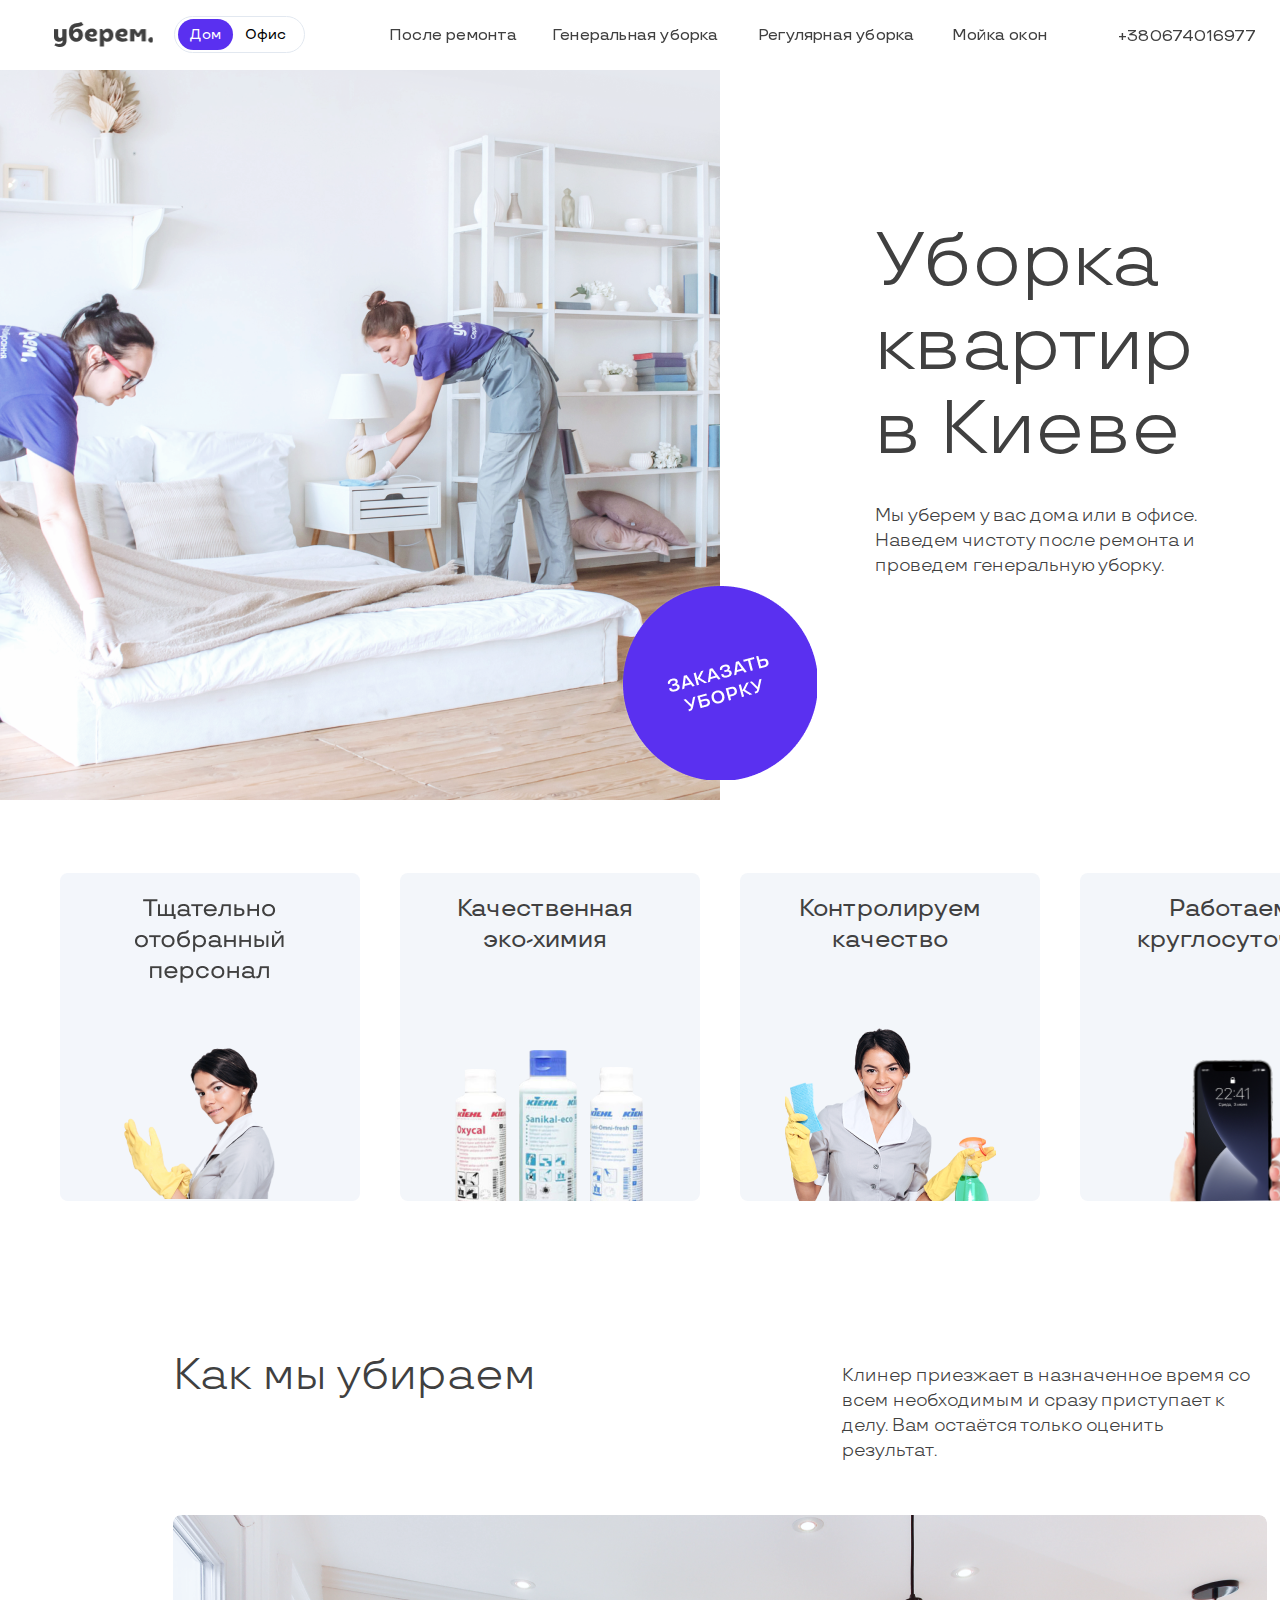
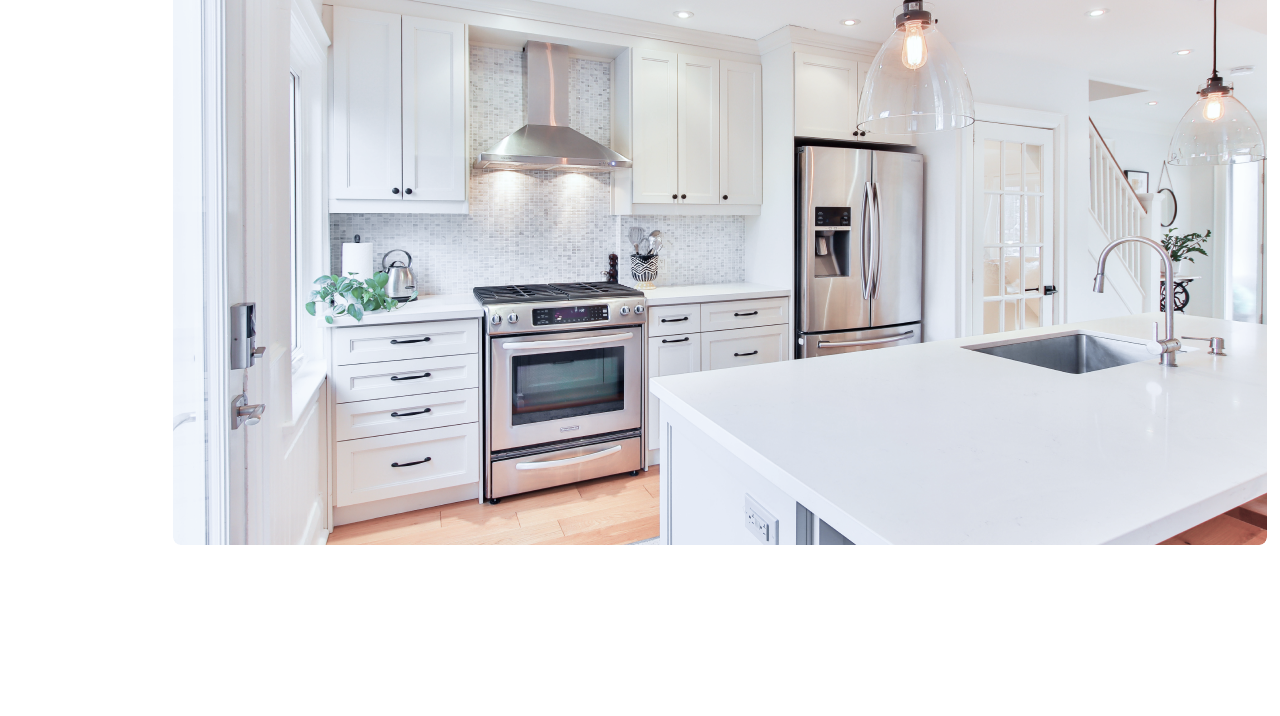
==== index.html @ fd61ab04 "commit of RedLabTest" ====
<!DOCTYPE html>
<html lang="en">
<head>
    <meta charset="UTF-8">
    <meta http-equiv="X-UA-Compatible" content="IE=edge">
    <meta name="viewport" content="width=device-width, initial-scale=1.0">
    <link rel="stylesheet" href="style.css">
    <link href = "fonts/stylesheet.css" rel = "stylesheet" type = "text/css" />
    <title>Cleening</title>
</head>
<body>
    <div class="header">
        <div class="rectangle47"></div>
        <div class="nav">
            <div class="nav-back"></div>
            <div class="logo">
                <div class="vector"></div>
            </div>
            <div class="switch-2divs">
                <div class="switch-left">
                    <div class="text">Дом</div>
                </div>
                <div class="switch-right">
                    <div class="text">Офис</div>
                </div>
            </div>
            <div class="links">
                <div class="text1">После ремонта</div>
                <div class="text2">Генеральная уборка</div>
                <div class="text3">Регулярная уборка</div>
                <div class="text4">Мойка окон</div>
            </div>
            <div class="right-block">
                <div class="frame59">
                    <div class="phone">+380674016977</div>
                    <div class="line"></div>
                    <div class="wtime">24/7</div>
                </div>
                <div class="menu">
                    <div class="menu-icon">
                        <div class="line19"></div>
                        <div class="line20"></div>
                    </div>
                </div>

            </div>
        </div>
        <div class="text-block">
            <div class="text-head">
                Уборка квартир<br>в Киеве 
            </div>
            <div class="text-main">
                Мы уберем у вас дома или в офисе. Наведем чистоту после ремонта и проведем генеральную уборку. 
            </div>
        </div>
        <div class="btn-prim-desc">
            <!-- <div class="ellipse4"></div>
            <div class="text-ell">Заказать уборку</div> -->
        </div>
    </div>
    <div class="features">
        <div class="feature01">
            <div class="rest109-1"></div>
           
            <!-- <div class="text-rest01">
                Тщательно отобранный персонал
            </div>
            <div class="image138"></div> -->
        </div>
        <div class="feature02">
            <div class="rest109"></div>
            
            <div class="group152"></div>
            <div class="text-rest02">
                Качественная<br>эко-химия
            </div>            
        </div>
        <div class="feature03">
            <div class="rest109"></div>
            
            <div class="text-rest03">
                Контролируем качество
            </div>
            <div class="layer51"></div>
        </div>
        <div class="feature04">
            <div class="rest109"></div>
            
            <div class="variant">
                <div class="image147"></div>
            </div>
            <div class="text-rest04">
                Работаем круглосуточно
            </div>
            
        </div>
    </div>
    <div class="group176">
        <div class="text-head176">Как мы убираем</div>
        <div class="text-main176">Клинер приезжает в назначенное время со всем необходимым и сразу приступает к делу. Вам остаётся только оценить результат.</div>
        <div class="plaseholder"></div>
    </div>
    <div class="container">
        <div class="rectangle_130">
        <div class="text-head-rect">Как мы убираем</div>
        <div class="tabs">
            <div class="tabs-kit">Кухня</div>
            <div class="tabs-rooms">Комнаты</div>
            <div class="tabs-bath">Ванная</div>
            <div class="tabs-hall">Прихожая</div>
        </div>
        </div>
    </div>
    <!-- <div class="footer-scroll">
        <div class="img-bg"></div>
        <div class="cursorplus">
            <div class="tag">
                <div class="frame60" style="width: 180px">
                    <div class="text-frame60">Чистим фасад вытяжки</div>
                </div>
            </div>
        </div>
        <div class="cursorplus1">
            <div class="tag">
                <div class="frame60" style="width: 110px">
                    <div class="text-frame60">Чистим плиту</div>
                    
                </div>
                
            </div>
        </div>
        <div class="cursorplus2">
            <div class="tag">
                <div class="frame60" style="width: 125px">
                    <div class="text-frame60">Выносим мусор</div>
                    
                </div>
                
            </div>
        </div>
        <div class="cursorplus3">
            <div class="tag">
                <div class="frame60" style="width: 90px">
                    <div class="text-frame60">Моем пол</div>
                    
                </div>
                
            </div>
        </div>
        <div class="cursorplus4">
            <div class="tag">
                <div class="frame60" style="width: 180px">
                    <div class="text-frame60" style="left: -20px">Моем фасады кухонных гарнитуров</div>
                    
                </div>
               
            </div>
        </div>
        <div class="cursorplus5">
            <div class="tag">
                <div class="frame60" style="width: 110px">
                    <div class="text-frame60">Моем посуду</div>
                    
                </div>
                
            </div>
        </div>
        <div class="cursorplus6">
            <div class="tag">
                <div class="frame60" style="width: 180px">
                    <div class="text-frame60">Протираем столешницу</div>
                   
                </div>
                
            </div>
        </div>
        <div class="gradient"></div>
        <div class="rectangle_130">
        <div class="text-head-rect">Как мы убираем</div>
        <div class="tabs">
            <div class="tabs-kit">Кухня</div>
            <div class="tabs-rooms">Комнаты</div>
            <div class="tabs-bath">Ванная</div>
            <div class="tabs-hall">Прихожая</div>
        </div>
        </div>
        <div class="tags"></div>
    </div> -->
    <script src="script.js"></script>
    
</body>
</html>
---- style.css ----
body{height: 2300px;
    width: 1440px;
    left: -3769px;
    top: -6941px;
    border-radius: 0px;
    }
.header{
    border-radius: 0px;
    position: absolute;
    width: 1440px;
    height: 800px;
    left: 0px;
    top: 0px;
    }
.rectangle47{
    height: 800px;
    width: 720px;
    left: 0px;
    top: 0px;
    border-radius: 0px;
    position: absolute;
    background: url(../img/Rectangle47.png);
    /* background: url(.png), url(image.png); */
    }
.nav-back{
    position: fixed;
    height: 70px;
    width: 1440px;
    left: 0px;
    top: 0px;
    background-color: #FFFFFF;
     
    z-index: 0;
    animation-name: fade;animation-duration: 9.5s;}@keyframes fade{from{opacity: 0;}to{opacity: 0.9;};
    }   
.nav{
    position: fixed;
    height: 70px;
    width: 1440px;
    left: 0px;
    top: 0px;
    border-radius: 0px;
    background-color: #FFFFFF, opacity = 0;
    clip: rect(auto auto auto auto), opacity = 1;
    z-index: +2;
    animation-name: fade;animation-duration: 1.5s;}@keyframes fade{from{opacity: 0.1;}to{opacity: 1;};
}
.logo{
    position: absolute;
    width: 98.56px;
    height: 25px;
    left: 54px;
    top: 22px;
    background: url(../img/Union.png);
}

.switch-2divs{
    
    /* Auto Layout */

    display: flex;
    flex-direction: row;
    align-items: center;
    padding: 3px;

    position: absolute;
    width: 131px;
    height: 37px;
    left: 174px;
    top: 16px;
    /*calc(50% - 37px/2 - 0.5px);*/

    /* White */

    background: #FFFFFF;
    /* Middle Grey */

    border: 1px solid #E2E8F0;
    box-sizing: border-box;
    border-radius: 48px;
}
.switch-left{
    /* display: flex;
    flex-direction: row;
    align-items: center;
    padding: 8px 12px;
    
    position: static;
    width: 55px;
    height: 31px;
    left: 3px;
    top: 3px;
    
    /* Purple */
    
    background: #5A30F0;
    border-radius: 34px;
    
    /* Inside Auto Layout */
    
    /* flex: none;
    order: 0;
    flex-grow: 0;
    margin: 0px 4px; */
    height: 31px;
    width: 55px;
    left: 3px;
    top: 3px;
    border-radius: 34px;
    padding: 8px, 12px, 8px, 12px;
}
.switch-left .text{
    height: 15px;
    width: 31px;
    margin-left: 12px;
    margin-top: 8px;
    border-radius: nullpx;
    
    
    font-family: TT Travels;
    font-size: 14px;
    font-style: normal;
    font-weight: 500;
    line-height: 15px;
    letter-spacing: 0px;
    text-align: left;
    color: #FFFFFF;
    }
.switch-right{
    height: 31px;
    width: 66px;
    left: 62px;
    top: 3px;
    border-radius: 34px;
    padding: 8px, 12px, 8px, 12px;

    /* Auto Layout */

    /* display: flex;
    flex-direction: row;
    align-items: center;
    padding: 8px 12px;

    position: static;
    width: 66px;
    height: 31px;
    left: 62px;
    top: 3px;

    border-radius: 34px;

    /* Inside Auto Layout */

    /*flex: none;
    order: 1;
    flex-grow: 0;
    margin: 0px 4px; */
    }
.switch-right .text{
    height: 15px;
    width: 42px;
    margin-left: 12px;
    margin-top: 8px;
    border-radius: 0px;

    /* //styleName: 1440 / Switch Text; */
    font-family: TT Travels;
    font-size: 14px;
    font-style: normal;
    font-weight: 500;
    line-height: 15px;
    letter-spacing: 0px;
    text-align: left;
    }
.links{
    height: 19px;
    width: 662px;
    left: 389px;
    top: 25.5px;
    border-radius: 0px;
    display: flex;
    flex-direction: row;
    align-items: center;
    padding: 0px;
    position: absolute;
    left: calc(50% - 662px/2);
    
}

.text1{


width: 131px;
height: 19px;
left: calc(50% - 131px/2 - 265.5px);
top: calc(50% - 19px/2);


font-family: TT Travels;
font-style: normal;
font-weight: 500;
font-size: 16px;
line-height: 19px;

display: flex;
align-items: center;
letter-spacing: 0.2px;


color: #404040;
margin: 0px 32px 0px 0px;

}
.text2{
position: static;
width: 174px;
height: 19px;

top: calc(50% - 19px/2);

font-family: TT Travels;
font-style: normal;
font-weight: 500;
font-size: 16px;
line-height: 19px;

display: flex;
align-items: center;
letter-spacing: 0.2px;


color: #404040;
margin: 0px 32px 0px 0px;

}
.text3{

position: static;
width: 162px;
height: 19px;

top: calc(50% - 19px/2);
font-family: TT Travels;
font-style: normal;
font-weight: 500;
font-size: 16px;
line-height: 19px;

display: flex;
align-items: center;
letter-spacing: 0.2px;

color: #404040;
margin: 0px 32px 0px 0px;

}
.text4{
position: static;
width: 99px;
height: 19px;

top: calc(50% - 19px/2);


font-family: TT Travels;
font-style: normal;
font-weight: 500;
font-size: 16px;
line-height: 19px;

display: flex;
align-items: center;
letter-spacing: 0.2px;


color: #404040;

    }

.right-block{
    height: 32px;
    width: 292px;
    left: 1118px;
    top: 19px;
    border-radius: 0px;
    display: flex;
    flex-direction: row;
    align-items: center;
    padding: 0px;

    position: absolute;
    width: 292px;
    height: 32px;
    right: 30px;
   
    }
.frame59{
    height: 18px;
    width: 228px;
    left: 0px;
    top: 7px;
    border-radius: 0px;

    display: flex;
    flex-direction: row;
    align-items: center;
    padding: 0px;

    position: static;
       

    flex: none;
    order: 0;
    flex-grow: 0;
    margin: 0px 32px 0px 0px;
    }
.phone{
    position: static;
    height: 16px;
    width: 158px;
    left: 0px;
    top: 26px;
    border-radius: 0px;
    
    font-family: TT Travels;
    font-size: 16px;
    font-style: normal;
    font-weight: 500;
    line-height: 19px;
    letter-spacing: 0.20000000298023224px;
    text-align: left;
    color: #404040;

    }
.line{
    height: 0px;
    width: 14px;
    right: 149px;
    top: 2px;
    border-radius: 0px;
    
    position: static;

    border: 1.5px solid #404040;
    transform: rotate(90deg);    

    flex: none;
    order: 1;
    flex-grow: 0;
    margin: 0px 15px;
    }
.wtime{
    height: 18px;
    width: 40px;
    right: 94px;
    top: 0px;
    border-radius: 0px;

    font-family: TT Travels;
    font-style: normal;
    font-weight: 500;
    font-size: 16px;
    line-height: 120%;


    letter-spacing: 0.2px;



    color: #404040;




    flex: none;
    order: 2;
    flex-grow: 0;
   
    }
.menu{
    height: 32px;
    width: 32px;
    right: 30px;
    top: 30px;
    border-radius: 0px;
    

    flex: none;
    order: 1;
    flex-grow: 0;
    
        }
.menu-icon{
    position: absolute;
    width: 22px;
    height: 10px;
    right: 5px;
    top: 11px;

    background-color: #404040;
    background: url(../img/Menu-Icon.png);

}
.text-block{
    position: absolute;
    width: 401px;
    height: 357px;
    left: 875px;
    top: 221px;
}
.text-head{
    
    width: 401px;
    height: 252px;
    left: 875px;
    top: 221px;



    font-family: TT Travels;
    font-style: normal;
    font-weight: normal;
    font-size: 76px;
    line-height: 84px;
   
    color: #404040;
}
.text-main{
    width: 397px;
    height: 75px;
    left: 875px;
    top: 503px;
    bottom: 0px;
    margin-top: 30px;

    font-family: TT Travels;
    font-style: normal;
    font-weight: normal;
    font-size: 18px;
    line-height: 25px;
    
    color: #404040;
}
.btn-prim-desc{
    position: fixed;
    width: 195px;
    height: 195px;
    left: 622px;
    top: 585px;

    border-radius: 0px;
    background: url(../img/Desktop.png);
    z-index: +2;
    -webkit-animation-name: rotate-ell;
    -webkit-animation-duration: 20s;

    -webkit-animation-timing-function: linear;
    -webkit-animation-iteration-count: 1;
    -webkit-animation-direction: normal;
    -webkit-animation-delay: 0;
    -webkit-animation-play-state: running;
    -webkit-animation-fill-mode: forwards;  
   
}
@-webkit-keyframes rotate-ell {
    from{        
        -webkit-transform: rotate(-15deg);
    }
    to {        
        -webkit-transform: rotate(65deg);
    }
}
.ZoomOut{
    animation-name: ZoomOut;
    
    animation-duration: 20s;
    animation-timing-function: ease;
    animation-iteration-count: 1;
    -webkit-animation-direction: normal;
    -webkit-animation-play-state: running;
    -webkit-animation-fill-mode: forwards;  
}

@keyframes ZoomOut {
    from {
      transform: scale(1, 1) rotate(15deg);
    }
    25% {
      transform: scale(0.8, 0.8);
    }
    75% {
        transform: scale(0.4, 0.4);
      }
    85% {
        transform: scale(0.4, 0.4) translate(50px, 150px);
        
    }
    to {
        transform: scale(0, 0);        
      }
}
.MooveFooter{
    animation: MooveFooter;
    
    animation-duration: 10s;
    animation-iteration-count: 1;
    -webkit-animation-direction: normal;
    -webkit-animation-play-state: running;
    -webkit-animation-fill-mode: forwards;
}

@keyframes MooveFooter {
    from {
      transform: translate(0px, 0px);
    }  
    to {
        transform: translate(120px, 70px) scale(1.27, 1.27);
    }   
}
.MooveRest{
    animation: MooveRest;
    
    animation-duration: 10s;
    animation-iteration-count: 1;
    -webkit-animation-direction: normal;
    -webkit-animation-play-state: running;
    -webkit-animation-fill-mode: forwards;
    -webkit-animation-delay: 10s;
}

@keyframes MooveRest {
    from {
      transform: translateY(2300px);
    }
  
    to {
        transform: translateY(-768px);
      }   
}
.features{
    position: absolute;
    flex-direction: row;
    width: 1320px;
    height: 328px;
    left: 60px;
    top: 873px;
    display: flex;
    align-items: center;
}
.feature01{
    /* position: absolute; */
    align-items: center;
    width: 300px;
    height: 328px;
    left: 60px;
    top: 873px;
    margin-right: 40px;
    background: url(../img/Feature01before.png);
    z-index: +2;

}
.feature01 :hover{
    width: 300px;
    height: 328px;
    left: 60px;
    top: 873px;
    background: url(../img/Feature01.png) no-repeat;
    
}
.rest109{
    
    width: 300px;
    height: 328px;
    left: 60px;
    top: 873px;

    background: #F3F6FA;
    border-radius: 8px;
    z-index: 0;
}
.rest109-1{
   
    width: 300px;
    height: 328px;
    left: 60px;
    top: 873px;    
    border-radius: 8px;
    z-index: 0;
}
.feature02{
    width: 300px;
    height: 328px;
    left: 400px;
    top: 873px;
    margin-right: 40px;
}
.feature03{   
    width: 300px;
    height: 328px;
    left: 740px;
    top: 873px;
    margin-right: 40px;
}
.feature04{    
    width: 300px;
    height: 328px;
    left: 1080px;
    top: 873px;
}
.rest110{
    position: absolute;
    width: 300px;
    height: 328px;
    left: 60px;
    top: 873px;
    background: #F3F6FB;
    border-radius: 8px;
}
.text-rest02{
    position: absolute;
    width: 271px;
    height: 62px;
    right: 700px;
    top: 20px;
    font-family: TT Travels;
    font-style: normal;
    font-weight: 500;
    font-size: 24px;
    line-height: 130%;    
    text-align: center;
    color: #404040;
}
.text-rest03{
    height: 62px;
    position: absolute;
    width: 219px;    
    Left: 720px;
    top: 20px;
    font-family: TT Travels;
    font-style: normal;
    font-weight: 500;
    font-size: 24px;
    line-height: 130%;
    text-align: center;
    color: #404040;
}
.text-rest04{
    position: absolute;
    width: 219px;
    height: 93px;
    left: 1060px;
    top: 20px;
    font-family: TT Travels;
    font-style: normal;
    font-weight: 500;
    font-size: 24px;
    line-height: 130%;
    text-align: center;
    color: #404040;
}
.group152{
    position: absolute;
    height: 151px;
    width: 188px;
    left: 395px;
    bottom: 0px;
    border-radius: 0px;
    background: url(../img/Group152.png);
    z-index: +1;
}
.layer51{
    position: absolute;
    width: 211px;
    height: 173px;
    left: calc(50% - 211px/2 + 170.5px);
    bottom: 0px;

    background: url(../img/Layer51.png);
}
.image147{   
    position: absolute;    
    right: 52px;
    bottom: 0px;
    width: 201px;
    height: 148px;
    background: url(../img/image147.png);
    transform: rotate(-0.5deg);
    }
.group176{
    width: 1094px;
    height: 795px;
    left: 173px;
    top: 1350px;
}
.plaseholder{
    position: absolute;
    width: 1094px;
    height: 630px;
    left: 173px;
    bottom: 0px;
    top: 1515px;
    background: url(../img/Placeholder.png);
    border-radius: 8px;
}


.text-head176{
    position: absolute;
    width: 535px;
    height: 53px;
    left: 173px;
    top: 1350px;
    font-family: TT Travels;
    font-style: normal;
    font-weight: normal;
    font-size: 44px;
    line-height: 120%;
    color: #404040;
}

.text-main176{
    position: absolute;
    width: 414px;
    height: 100px;
    left: 842px;
    top: 1363px;
    font-family: TT Travels;
    font-style: normal;
    font-weight: normal;
    font-size: 18px;
    line-height: 25px;  
    color: #404040;  
}
.footer-scroll{
    position: absolute;
    height: 800px;
    width: 1440px;
    left: 0px;
    top: 2287px;
    border-radius: 0px;
}
.img-bg{
    position: absolute;
    width: 1065px;
    height: 800px;
    left: 375px;
    bottom: 0px;
    background: url(../img/img_bg.png);    
}
.tag{
    position: relative;
    display: flex;
    flex-direction: row;
    align-items: center;
    height: 37px;
    width: 212px;    
    border-radius: 0px;
    filter: drop-shadow(0px 20px 44px rgba(64, 47, 121, 0.07));
}
.frame60{    
    display: flex;
    flex-direction: row;
    align-items: center;
    height: 33px;   
    left: 71.5px;
    top: 0px;
    bottom: 10.81%;
    border-radius: 2px;
    padding: 8px, 10px, 8px, 10px;
    background: #FFFFFF;
    border-radius: 2px;
    flex: none;
    order: 0;
    flex-grow: 0;
    margin: 0px 0px;
}
.text-frame60{
    position:absolute;
    display: flex;
    flex-direction: row;
    align-items: center;
    height: 17px;
    
    left: 10px;
    right: 10px;
    top: 8px;
    border-radius: 0px;
    
    font-family: TT Travels;
    font-size: 13px;
    font-style: normal;
    font-weight: 500;
    line-height: 17px;
    letter-spacing: 0px;
    text-align: center;
}
.cursorplus{
    position: absolute;   
    height: 29.99999948657187px;
    width: 29.99999948657187px;
    left: 717.212890625px;
    top: 247px;
    border-radius: 0px;

}
.cursorplus1{
    position: absolute;
    height: 30px;
    width: 30px;
    left: 637px;
    top: 445px;
    border-radius: 0px;    
}
.cursorplus2{
    position: absolute;
    height: 30px;
    width: 30px;
    left: 845px;
    top: 475px;
    border-radius: 0px;    
}
.cursorplus3{
    position: absolute;
    height: 30px;
    width: 30px;
    left: 674px;
    top: 714px;
    border-radius: 0px;    
}
.cursorplus4{
    position: absolute;
    height: 30px;
    width: 30px;
    left: 1006px;
    top: 377px;
    border-radius: 0px;    
}
.cursorplus5{
    position: absolute;
    height: 30px;
    width: 30px;
    left: 1206px;
    top: 497px;
    border-radius: 0px;    
}
.cursorplus6{
    position: relative;
    align-items:center;
    height: 30px;
    width: 30px;
    left: 966px;
    top: 586px;
    border-radius: 0px;    
}
.gradient{
    position: absolute;
    visibility: hidden;
    width: 1440px;
    height: 800px;
    left: 0px;
    top: 0px;
    background: linear-gradient(270deg, rgba(64, 66, 78, 0) 54.17%, rgba(64, 66, 78, 0.5) 100%);
}
.rectangle_130{
    position: absolute;
    width: 375px;
    height: 800px;
    left: 0px;
    top: 1500px;
    background: #5A30F0;
    display: none;
}
.container{
    overflow: hidden;
}
.text-head-rect{
    height: 21px;
    width: 136px;
    left: 53px;
    top: 35px;
    border-radius: 0px;
    position: absolute;    
    font-family: TT Travels;
    font-style: normal;
    font-weight: 500;
    font-size: 16px;
    line-height: 130%;    
    color: #FFFFFF;
}
.tabs{
    position: absolute;
    width: 279px;
    height: 278px;
    left: 60px;
    top: 256px;
    bottom: 266px;
}
.tabs-kit{    
    width: 186px;
    height: 53px;
    left: 60px;
    top: 256px;
    font-family: TT Travels;
    font-style: italic;
    font-weight: normal;
    font-size: 44px;
    line-height: 120%;   
    color: #FFFFFF;
}
.tabs-kit:hover{
    font-family: TT Travels;
    font-style: normal;
    font-weight: normal;
    font-size: 44px;
    line-height: 120%;
    color: #FFFFFF;
    opacity: 0.7;
}
.tabs-rooms{    
    width: 240px;
    height: 53px;
    left: 60px;
    top: 331px;
    font-family: TT Travels;
    font-style: normal;
    font-weight: normal;
    font-size: 44px;
    line-height: 53px;   
    color: #FFFFFF;
    opacity: 0.7;
}
.tabs-rooms:hover{
    font-family: TT Travels;
    font-style: italic;
    font-weight: normal;
    font-size: 44px;
    line-height: 120%;    
    color: #FFFFFF;
    opacity: 1;
}
.tabs-bath{    
    width: 206px;
    height: 53px;
    left: 60px;
    top: 406px;
    font-family: TT Travels;
    font-style: normal;
    font-weight: normal;
    font-size: 44px;
    line-height: 120%;    
    color: #FFFFFF;
    opacity: 0.7;
}
.tabs-bath:hover{
    font-family: TT Travels;
    font-style: italic;
    font-weight: normal;
    font-size: 44px;
    line-height: 120%;
    
    color: #FFFFFF;
    opacity: 1;
}
.tabs-hall{
    
    width: 279px;
    height: 53px;
    left: 60px;
    top: 481px;

    font-family: TT Travels;
    font-style: normal;
    font-weight: normal;
    font-size: 44px;
    line-height: 53px;
    color: #FFFFFF;

    opacity: 0.7;
}
.tabs-hall:hover{
    font-family: TT Travels;
    font-style: italic;
    font-weight: normal;
    font-size: 44px;
    line-height: 53px;
    color: #FFFFFF;
    opacity: 1;
}
.show{display:block}
.hide{display:none}
---- fonts/stylesheet.css ----
@font-face {
    font-family: 'TT Travels';
    src: url('TTTravels-DemiBold.eot');
    src: local('TT Travels DemiBold'), local('TTTravels-DemiBold'),
        url('TTTravels-DemiBold.eot?#iefix') format('embedded-opentype'),
        url('TTTravels-DemiBold.woff2') format('woff2'),
        url('TTTravels-DemiBold.woff') format('woff'),
        url('TTTravels-DemiBold.ttf') format('truetype');
    font-weight: 600;
    font-style: normal;
}

@font-face {
    font-family: 'TT Travels';
    src: url('TTTravels-Medium.eot');
    src: local('TT Travels Medium'), local('TTTravels-Medium'),
        url('TTTravels-Medium.eot?#iefix') format('embedded-opentype'),
        url('TTTravels-Medium.woff2') format('woff2'),
        url('TTTravels-Medium.woff') format('woff'),
        url('TTTravels-Medium.ttf') format('truetype');
    font-weight: 500;
    font-style: normal;
}

@font-face {
    font-family: 'TT Travels';
    src: url('TTTravels-LightItalic.eot');
    src: local('TT Travels Light Italic'), local('TTTravels-LightItalic'),
        url('TTTravels-LightItalic.eot?#iefix') format('embedded-opentype'),
        url('TTTravels-LightItalic.woff2') format('woff2'),
        url('TTTravels-LightItalic.woff') format('woff'),
        url('TTTravels-LightItalic.ttf') format('truetype');
    font-weight: 300;
    font-style: italic;
}

@font-face {
    font-family: 'TT Travels';
    src: url('TTTravels-Regular.eot');
    src: local('TT Travels Regular'), local('TTTravels-Regular'),
        url('TTTravels-Regular.eot?#iefix') format('embedded-opentype'),
        url('TTTravels-Regular.woff2') format('woff2'),
        url('TTTravels-Regular.woff') format('woff'),
        url('TTTravels-Regular.ttf') format('truetype');
    font-weight: normal;
    font-style: normal;
}

@font-face {
    font-family: 'TT Travels';
    src: url('TTTravels-Bold.eot');
    src: local('TT Travels Bold'), local('TTTravels-Bold'),
        url('TTTravels-Bold.eot?#iefix') format('embedded-opentype'),
        url('TTTravels-Bold.woff2') format('woff2'),
        url('TTTravels-Bold.woff') format('woff'),
        url('TTTravels-Bold.ttf') format('truetype');
    font-weight: bold;
    font-style: normal;
}

@font-face {
    font-family: 'TT Travels';
    src: url('TTTravels-BoldItalic.eot');
    src: local('TT Travels Bold Italic'), local('TTTravels-BoldItalic'),
        url('TTTravels-BoldItalic.eot?#iefix') format('embedded-opentype'),
        url('TTTravels-BoldItalic.woff2') format('woff2'),
        url('TTTravels-BoldItalic.woff') format('woff'),
        url('TTTravels-BoldItalic.ttf') format('truetype');
    font-weight: bold;
    font-style: italic;
}

@font-face {
    font-family: 'TT Travels';
    src: url('TTTravels-ExtraBold.eot');
    src: local('TT Travels ExtraBold'), local('TTTravels-ExtraBold'),
        url('TTTravels-ExtraBold.eot?#iefix') format('embedded-opentype'),
        url('TTTravels-ExtraBold.woff2') format('woff2'),
        url('TTTravels-ExtraBold.woff') format('woff'),
        url('TTTravels-ExtraBold.ttf') format('truetype');
    font-weight: 800;
    font-style: normal;
}

@font-face {
    font-family: 'TT Travels';
    src: url('TTTravels-ThinItalic.eot');
    src: local('TT Travels Thin Italic'), local('TTTravels-ThinItalic'),
        url('TTTravels-ThinItalic.eot?#iefix') format('embedded-opentype'),
        url('TTTravels-ThinItalic.woff2') format('woff2'),
        url('TTTravels-ThinItalic.woff') format('woff'),
        url('TTTravels-ThinItalic.ttf') format('truetype');
    font-weight: 100;
    font-style: italic;
}

@font-face {
    font-family: 'TT Travels';
    src: url('TTTravels-Italic.eot');
    src: local('TT Travels Italic'), local('TTTravels-Italic'),
        url('TTTravels-Italic.eot?#iefix') format('embedded-opentype'),
        url('TTTravels-Italic.woff2') format('woff2'),
        url('TTTravels-Italic.woff') format('woff'),
        url('TTTravels-Italic.ttf') format('truetype');
    font-weight: normal;
    font-style: italic;
}

@font-face {
    font-family: 'TT Travels';
    src: url('TTTravels-Light.eot');
    src: local('TT Travels Light'), local('TTTravels-Light'),
        url('TTTravels-Light.eot?#iefix') format('embedded-opentype'),
        url('TTTravels-Light.woff2') format('woff2'),
        url('TTTravels-Light.woff') format('woff'),
        url('TTTravels-Light.ttf') format('truetype');
    font-weight: 300;
    font-style: normal;
}

@font-face {
    font-family: 'TT Travels';
    src: url('TTTravels-ExtraLightItalic.eot');
    src: local('TT Travels ExtraLight Italic'), local('TTTravels-ExtraLightItalic'),
        url('TTTravels-ExtraLightItalic.eot?#iefix') format('embedded-opentype'),
        url('TTTravels-ExtraLightItalic.woff2') format('woff2'),
        url('TTTravels-ExtraLightItalic.woff') format('woff'),
        url('TTTravels-ExtraLightItalic.ttf') format('truetype');
    font-weight: 200;
    font-style: italic;
}

@font-face {
    font-family: 'TT Travels';
    src: url('TTTravels-Thin.eot');
    src: local('TT Travels Thin'), local('TTTravels-Thin'),
        url('TTTravels-Thin.eot?#iefix') format('embedded-opentype'),
        url('TTTravels-Thin.woff2') format('woff2'),
        url('TTTravels-Thin.woff') format('woff'),
        url('TTTravels-Thin.ttf') format('truetype');
    font-weight: 100;
    font-style: normal;
}

@font-face {
    font-family: 'TT Travels';
    src: url('TTTravels-MediumItalic.eot');
    src: local('TT Travels Medium Italic'), local('TTTravels-MediumItalic'),
        url('TTTravels-MediumItalic.eot?#iefix') format('embedded-opentype'),
        url('TTTravels-MediumItalic.woff2') format('woff2'),
        url('TTTravels-MediumItalic.woff') format('woff'),
        url('TTTravels-MediumItalic.ttf') format('truetype');
    font-weight: 500;
    font-style: italic;
}

@font-face {
    font-family: 'TT Travels';
    src: url('TTTravels-BlackItalic.eot');
    src: local('TT Travels Black Italic'), local('TTTravels-BlackItalic'),
        url('TTTravels-BlackItalic.eot?#iefix') format('embedded-opentype'),
        url('TTTravels-BlackItalic.woff2') format('woff2'),
        url('TTTravels-BlackItalic.woff') format('woff'),
        url('TTTravels-BlackItalic.ttf') format('truetype');
    font-weight: 900;
    font-style: italic;
}

@font-face {
    font-family: 'TT Travels';
    src: url('TTTravels-Black.eot');
    src: local('TT Travels Black'), local('TTTravels-Black'),
        url('TTTravels-Black.eot?#iefix') format('embedded-opentype'),
        url('TTTravels-Black.woff2') format('woff2'),
        url('TTTravels-Black.woff') format('woff'),
        url('TTTravels-Black.ttf') format('truetype');
    font-weight: 900;
    font-style: normal;
}

@font-face {
    font-family: 'TT Travels';
    src: url('TTTravels-ExtraBoldItalic.eot');
    src: local('TT Travels ExtraBold Italic'), local('TTTravels-ExtraBoldItalic'),
        url('TTTravels-ExtraBoldItalic.eot?#iefix') format('embedded-opentype'),
        url('TTTravels-ExtraBoldItalic.woff2') format('woff2'),
        url('TTTravels-ExtraBoldItalic.woff') format('woff'),
        url('TTTravels-ExtraBoldItalic.ttf') format('truetype');
    font-weight: 800;
    font-style: italic;
}

@font-face {
    font-family: 'TT Travels';
    src: url('TTTravels-ExtraLight.eot');
    src: local('TT Travels ExtraLight'), local('TTTravels-ExtraLight'),
        url('TTTravels-ExtraLight.eot?#iefix') format('embedded-opentype'),
        url('TTTravels-ExtraLight.woff2') format('woff2'),
        url('TTTravels-ExtraLight.woff') format('woff'),
        url('TTTravels-ExtraLight.ttf') format('truetype');
    font-weight: 200;
    font-style: normal;
}

@font-face {
    font-family: 'TT Travels';
    src: url('TTTravels-DemiBoldItalic.eot');
    src: local('TT Travels DemiBold Italic'), local('TTTravels-DemiBoldItalic'),
        url('TTTravels-DemiBoldItalic.eot?#iefix') format('embedded-opentype'),
        url('TTTravels-DemiBoldItalic.woff2') format('woff2'),
        url('TTTravels-DemiBoldItalic.woff') format('woff'),
        url('TTTravels-DemiBoldItalic.ttf') format('truetype');
    font-weight: 600;
    font-style: italic;
}
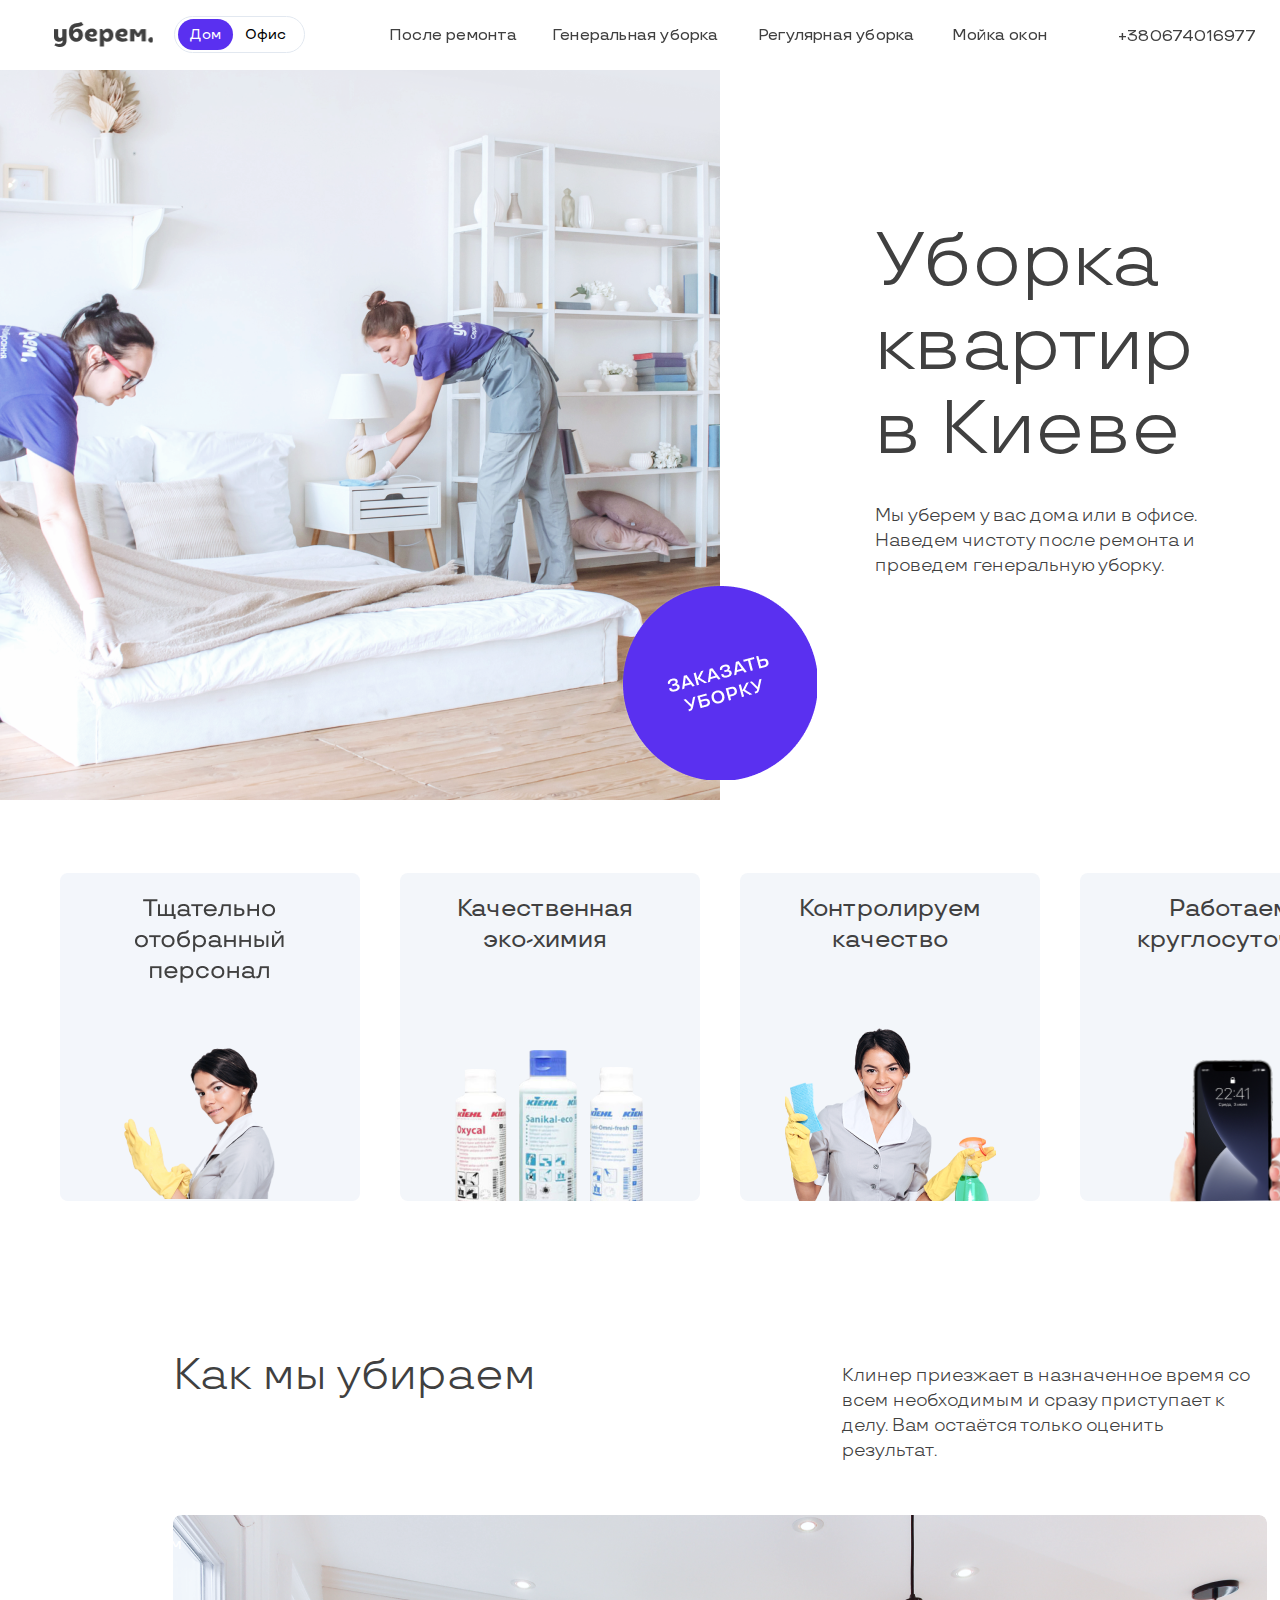
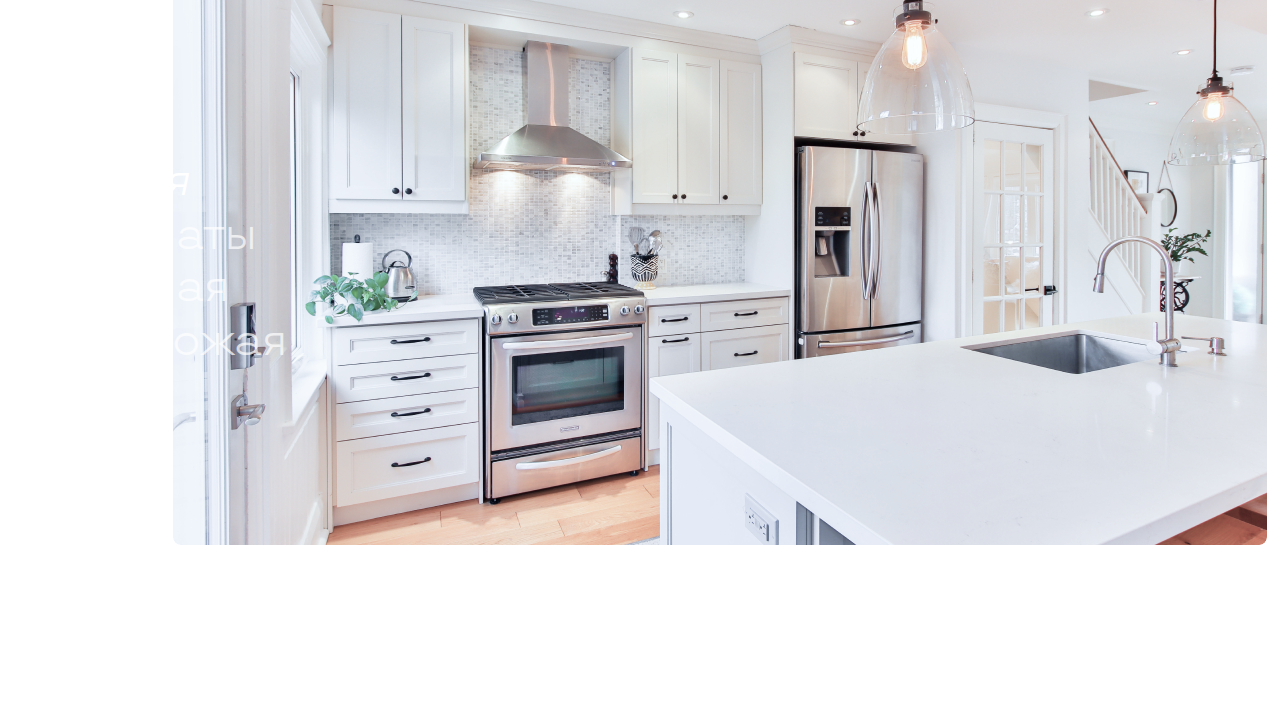
==== commit 1f16e4cf: "Add files via upload" ====
--- a/index.html
+++ b/index.html
@@ -1,192 +1,185 @@
-<!DOCTYPE html>
-<html lang="en">
-<head>
-    <meta charset="UTF-8">
-    <meta http-equiv="X-UA-Compatible" content="IE=edge">
-    <meta name="viewport" content="width=device-width, initial-scale=1.0">
-    <link rel="stylesheet" href="style.css">
-    <link href = "fonts/stylesheet.css" rel = "stylesheet" type = "text/css" />
-    <title>Cleening</title>
-</head>
-<body>
-    <div class="header">
-        <div class="rectangle47"></div>
-        <div class="nav">
-            <div class="nav-back"></div>
-            <div class="logo">
-                <div class="vector"></div>
-            </div>
-            <div class="switch-2divs">
-                <div class="switch-left">
-                    <div class="text">Дом</div>
-                </div>
-                <div class="switch-right">
-                    <div class="text">Офис</div>
-                </div>
-            </div>
-            <div class="links">
-                <div class="text1">После ремонта</div>
-                <div class="text2">Генеральная уборка</div>
-                <div class="text3">Регулярная уборка</div>
-                <div class="text4">Мойка окон</div>
-            </div>
-            <div class="right-block">
-                <div class="frame59">
-                    <div class="phone">+380674016977</div>
-                    <div class="line"></div>
-                    <div class="wtime">24/7</div>
-                </div>
-                <div class="menu">
-                    <div class="menu-icon">
-                        <div class="line19"></div>
-                        <div class="line20"></div>
-                    </div>
-                </div>
-
-            </div>
-        </div>
-        <div class="text-block">
-            <div class="text-head">
-                Уборка квартир<br>в Киеве 
-            </div>
-            <div class="text-main">
-                Мы уберем у вас дома или в офисе. Наведем чистоту после ремонта и проведем генеральную уборку. 
-            </div>
-        </div>
-        <div class="btn-prim-desc">
-            <!-- <div class="ellipse4"></div>
-            <div class="text-ell">Заказать уборку</div> -->
-        </div>
-    </div>
-    <div class="features">
-        <div class="feature01">
-            <div class="rest109-1"></div>
-           
-            <!-- <div class="text-rest01">
-                Тщательно отобранный персонал
-            </div>
-            <div class="image138"></div> -->
-        </div>
-        <div class="feature02">
-            <div class="rest109"></div>
-            
-            <div class="group152"></div>
-            <div class="text-rest02">
-                Качественная<br>эко-химия
-            </div>            
-        </div>
-        <div class="feature03">
-            <div class="rest109"></div>
-            
-            <div class="text-rest03">
-                Контролируем качество
-            </div>
-            <div class="layer51"></div>
-        </div>
-        <div class="feature04">
-            <div class="rest109"></div>
-            
-            <div class="variant">
-                <div class="image147"></div>
-            </div>
-            <div class="text-rest04">
-                Работаем круглосуточно
-            </div>
-            
-        </div>
-    </div>
-    <div class="group176">
-        <div class="text-head176">Как мы убираем</div>
-        <div class="text-main176">Клинер приезжает в назначенное время со всем необходимым и сразу приступает к делу. Вам остаётся только оценить результат.</div>
-        <div class="plaseholder"></div>
-    </div>
-    <div class="container">
-        <div class="rectangle_130">
-        <div class="text-head-rect">Как мы убираем</div>
-        <div class="tabs">
-            <div class="tabs-kit">Кухня</div>
-            <div class="tabs-rooms">Комнаты</div>
-            <div class="tabs-bath">Ванная</div>
-            <div class="tabs-hall">Прихожая</div>
-        </div>
-        </div>
-    </div>
-    <!-- <div class="footer-scroll">
-        <div class="img-bg"></div>
-        <div class="cursorplus">
-            <div class="tag">
-                <div class="frame60" style="width: 180px">
-                    <div class="text-frame60">Чистим фасад вытяжки</div>
-                </div>
-            </div>
-        </div>
-        <div class="cursorplus1">
-            <div class="tag">
-                <div class="frame60" style="width: 110px">
-                    <div class="text-frame60">Чистим плиту</div>
-                    
-                </div>
-                
-            </div>
-        </div>
-        <div class="cursorplus2">
-            <div class="tag">
-                <div class="frame60" style="width: 125px">
-                    <div class="text-frame60">Выносим мусор</div>
-                    
-                </div>
-                
-            </div>
-        </div>
-        <div class="cursorplus3">
-            <div class="tag">
-                <div class="frame60" style="width: 90px">
-                    <div class="text-frame60">Моем пол</div>
-                    
-                </div>
-                
-            </div>
-        </div>
-        <div class="cursorplus4">
-            <div class="tag">
-                <div class="frame60" style="width: 180px">
-                    <div class="text-frame60" style="left: -20px">Моем фасады кухонных гарнитуров</div>
-                    
-                </div>
-               
-            </div>
-        </div>
-        <div class="cursorplus5">
-            <div class="tag">
-                <div class="frame60" style="width: 110px">
-                    <div class="text-frame60">Моем посуду</div>
-                    
-                </div>
-                
-            </div>
-        </div>
-        <div class="cursorplus6">
-            <div class="tag">
-                <div class="frame60" style="width: 180px">
-                    <div class="text-frame60">Протираем столешницу</div>
-                   
-                </div>
-                
-            </div>
-        </div>
-        <div class="gradient"></div>
-        <div class="rectangle_130">
-        <div class="text-head-rect">Как мы убираем</div>
-        <div class="tabs">
-            <div class="tabs-kit">Кухня</div>
-            <div class="tabs-rooms">Комнаты</div>
-            <div class="tabs-bath">Ванная</div>
-            <div class="tabs-hall">Прихожая</div>
-        </div>
-        </div>
-        <div class="tags"></div>
-    </div> -->
-    <script src="script.js"></script>
-    
-</body>
+<!DOCTYPE html>
+<html lang="en">
+<head>
+    <meta charset="UTF-8">
+    <meta http-equiv="X-UA-Compatible" content="IE=edge">
+    <meta name="viewport" content="width=device-width, initial-scale=1.0">
+    <link rel="stylesheet" href="style.css">
+    <link href = "fonts/stylesheet.css" rel = "stylesheet" type = "text/css" />
+    <title>Cleening</title>
+</head>
+<body>
+    <div class="header">
+        <div class="rectangle47"></div>
+        <div class="nav">
+            <div class="nav-back"></div>
+            <div class="logo">
+                <div class="vector"></div>
+            </div>
+            <div class="switch-2divs">
+                <div class="switch-left">
+                    <div class="text">Дом</div>
+                </div>
+                <div class="switch-right">
+                    <div class="text">Офис</div>
+                </div>
+            </div>
+            <div class="links">
+                <div class="text1">После ремонта</div>
+                <div class="text2">Генеральная уборка</div>
+                <div class="text3">Регулярная уборка</div>
+                <div class="text4">Мойка окон</div>
+            </div>
+            <div class="right-block">
+                <div class="frame59">
+                    <div class="phone">+380674016977</div>
+                    <div class="line"></div>
+                    <div class="wtime">24/7</div>
+                </div>
+                <div class="menu">
+                    <div class="menu-icon">
+                        <div class="line19"></div>
+                        <div class="line20"></div>
+                    </div>
+                </div>
+
+            </div>
+        </div>
+        <div class="text-block">
+            <div class="text-head">
+                Уборка квартир<br>в Киеве 
+            </div>
+            <div class="text-main">
+                Мы уберем у вас дома или в офисе. Наведем чистоту после ремонта и проведем генеральную уборку. 
+            </div>
+        </div>
+        <div class="btn-prim-desc">
+            <!-- <div class="ellipse4"></div>
+            <div class="text-ell">Заказать уборку</div> -->
+        </div>
+    </div>
+    <div class="features">
+        <div class="feature01">
+            <div class="rest109-1"></div>
+           
+            <!-- <div class="text-rest01">
+                Тщательно отобранный персонал
+            </div>
+            <div class="image138"></div> -->
+        </div>
+        <div class="feature02">
+            <div class="rest109"></div>
+            
+            <div class="group152"></div>
+            <div class="text-rest02">
+                Качественная<br>эко-химия
+            </div>            
+        </div>
+        <div class="feature03">
+            <div class="rest109"></div>
+            
+            <div class="text-rest03">
+                Контролируем качество
+            </div>
+            <div class="layer51"></div>
+        </div>
+        <div class="feature04">
+            <div class="rest109"></div>
+            
+            <div class="variant">
+                <div class="image147"></div>
+            </div>
+            <div class="text-rest04">
+                Работаем круглосуточно
+            </div>
+            
+        </div>
+    </div>
+    <div class="container-big">
+    <div class="group176">
+        <div class="text-head176">Как мы убираем</div>
+        <div class="text-main176">Клинер приезжает в назначенное время со всем необходимым и сразу приступает к делу. Вам остаётся только оценить результат.</div>
+        <div class="plaseholder"></div>
+    </div>
+    
+    <div class="container">
+        <div class="rectangle_130">
+        <div class="text-head-rect">Как мы убираем</div>
+        <div class="tabs" style="z-index: 2;">
+            <div class="tabs-kit">Кухня</div>
+            <div class="tabs-rooms">Комнаты</div>
+            <div class="tabs-bath">Ванная</div>
+            <div class="tabs-hall">Прихожая</div>
+        </div>
+        </div>
+    </div>
+    </div>
+    <div class="footer-scroll">
+        <div class="img-bg"></div>
+        <div class="cursorplus">
+            <div class="tag">
+                <div class="frame60" style="width: 180px">
+                    <div class="text-frame60">Чистим фасад вытяжки</div>
+                </div>
+            </div>
+        </div>
+        <div class="cursorplus1">
+            <div class="tag">
+                <div class="frame60" style="width: 110px">
+                    <div class="text-frame60">Чистим плиту</div>                    
+                </div>                
+            </div>
+        </div>
+        <div class="cursorplus2">
+            <div class="tag">
+                <div class="frame60" style="width: 125px">
+                    <div class="text-frame60">Выносим мусор</div>
+                    
+                </div>
+                
+            </div>
+        </div>
+        <div class="cursorplus3">
+            <div class="tag">
+                <div class="frame60" style="width: 85px">
+                    <div class="text-frame60">Моем пол</div>
+                    
+                </div>
+                
+            </div>
+        </div>
+        <div class="cursorplus4">
+            <div class="tag">
+                <div class="frame60" style="width: 180px">
+                    <div class="text-frame60" style="left: -20px">Моем фасады кухонных гарнитуров</div>
+                    
+                </div>
+               
+            </div>
+        </div>
+        <div class="cursorplus5">
+            <div class="tag">
+                <div class="frame60" style="width: 110px">
+                    <div class="text-frame60">Моем посуду</div>
+                    
+                </div>
+                
+            </div>
+        </div>
+        <div class="cursorplus6">
+            <div class="tag">
+                <div class="frame60" style="width: 180px">
+                    <div class="text-frame60">Протираем столешницу</div>
+                   
+                </div>
+                
+            </div>
+        </div>
+        <div class="gradient"></div>
+        
+        
+    </div>
+    <script src="script.js"></script>
+    
+</body>
 </html>--- a/style.css
+++ b/style.css
@@ -1,991 +1,996 @@
-
-body{height: 2300px;
-    width: 1440px;
-    left: -3769px;
-    top: -6941px;
-    border-radius: 0px;
-    }
-.header{
-    border-radius: 0px;
-    position: absolute;
-    width: 1440px;
-    height: 800px;
-    left: 0px;
-    top: 0px;
-    }
-.rectangle47{
-    height: 800px;
-    width: 720px;
-    left: 0px;
-    top: 0px;
-    border-radius: 0px;
-    position: absolute;
-    background: url(../img/Rectangle47.png);
-    /* background: url(.png), url(image.png); */
-    }
-.nav-back{
-    position: fixed;
-    height: 70px;
-    width: 1440px;
-    left: 0px;
-    top: 0px;
-    background-color: #FFFFFF;
-     
-    z-index: 0;
-    animation-name: fade;animation-duration: 9.5s;}@keyframes fade{from{opacity: 0;}to{opacity: 0.9;};
-    }   
-.nav{
-    position: fixed;
-    height: 70px;
-    width: 1440px;
-    left: 0px;
-    top: 0px;
-    border-radius: 0px;
-    background-color: #FFFFFF, opacity = 0;
-    clip: rect(auto auto auto auto), opacity = 1;
-    z-index: +2;
-    animation-name: fade;animation-duration: 1.5s;}@keyframes fade{from{opacity: 0.1;}to{opacity: 1;};
-}
-.logo{
-    position: absolute;
-    width: 98.56px;
-    height: 25px;
-    left: 54px;
-    top: 22px;
-    background: url(../img/Union.png);
-}
-
-.switch-2divs{
-    
-    /* Auto Layout */
-
-    display: flex;
-    flex-direction: row;
-    align-items: center;
-    padding: 3px;
-
-    position: absolute;
-    width: 131px;
-    height: 37px;
-    left: 174px;
-    top: 16px;
-    /*calc(50% - 37px/2 - 0.5px);*/
-
-    /* White */
-
-    background: #FFFFFF;
-    /* Middle Grey */
-
-    border: 1px solid #E2E8F0;
-    box-sizing: border-box;
-    border-radius: 48px;
-}
-.switch-left{
-    /* display: flex;
-    flex-direction: row;
-    align-items: center;
-    padding: 8px 12px;
-    
-    position: static;
-    width: 55px;
-    height: 31px;
-    left: 3px;
-    top: 3px;
-    
-    /* Purple */
-    
-    background: #5A30F0;
-    border-radius: 34px;
-    
-    /* Inside Auto Layout */
-    
-    /* flex: none;
-    order: 0;
-    flex-grow: 0;
-    margin: 0px 4px; */
-    height: 31px;
-    width: 55px;
-    left: 3px;
-    top: 3px;
-    border-radius: 34px;
-    padding: 8px, 12px, 8px, 12px;
-}
-.switch-left .text{
-    height: 15px;
-    width: 31px;
-    margin-left: 12px;
-    margin-top: 8px;
-    border-radius: nullpx;
-    
-    
-    font-family: TT Travels;
-    font-size: 14px;
-    font-style: normal;
-    font-weight: 500;
-    line-height: 15px;
-    letter-spacing: 0px;
-    text-align: left;
-    color: #FFFFFF;
-    }
-.switch-right{
-    height: 31px;
-    width: 66px;
-    left: 62px;
-    top: 3px;
-    border-radius: 34px;
-    padding: 8px, 12px, 8px, 12px;
-
-    /* Auto Layout */
-
-    /* display: flex;
-    flex-direction: row;
-    align-items: center;
-    padding: 8px 12px;
-
-    position: static;
-    width: 66px;
-    height: 31px;
-    left: 62px;
-    top: 3px;
-
-    border-radius: 34px;
-
-    /* Inside Auto Layout */
-
-    /*flex: none;
-    order: 1;
-    flex-grow: 0;
-    margin: 0px 4px; */
-    }
-.switch-right .text{
-    height: 15px;
-    width: 42px;
-    margin-left: 12px;
-    margin-top: 8px;
-    border-radius: 0px;
-
-    /* //styleName: 1440 / Switch Text; */
-    font-family: TT Travels;
-    font-size: 14px;
-    font-style: normal;
-    font-weight: 500;
-    line-height: 15px;
-    letter-spacing: 0px;
-    text-align: left;
-    }
-.links{
-    height: 19px;
-    width: 662px;
-    left: 389px;
-    top: 25.5px;
-    border-radius: 0px;
-    display: flex;
-    flex-direction: row;
-    align-items: center;
-    padding: 0px;
-    position: absolute;
-    left: calc(50% - 662px/2);
-    
-}
-
-.text1{
-
-
-width: 131px;
-height: 19px;
-left: calc(50% - 131px/2 - 265.5px);
-top: calc(50% - 19px/2);
-
-
-font-family: TT Travels;
-font-style: normal;
-font-weight: 500;
-font-size: 16px;
-line-height: 19px;
-
-display: flex;
-align-items: center;
-letter-spacing: 0.2px;
-
-
-color: #404040;
-margin: 0px 32px 0px 0px;
-
-}
-.text2{
-position: static;
-width: 174px;
-height: 19px;
-
-top: calc(50% - 19px/2);
-
-font-family: TT Travels;
-font-style: normal;
-font-weight: 500;
-font-size: 16px;
-line-height: 19px;
-
-display: flex;
-align-items: center;
-letter-spacing: 0.2px;
-
-
-color: #404040;
-margin: 0px 32px 0px 0px;
-
-}
-.text3{
-
-position: static;
-width: 162px;
-height: 19px;
-
-top: calc(50% - 19px/2);
-font-family: TT Travels;
-font-style: normal;
-font-weight: 500;
-font-size: 16px;
-line-height: 19px;
-
-display: flex;
-align-items: center;
-letter-spacing: 0.2px;
-
-color: #404040;
-margin: 0px 32px 0px 0px;
-
-}
-.text4{
-position: static;
-width: 99px;
-height: 19px;
-
-top: calc(50% - 19px/2);
-
-
-font-family: TT Travels;
-font-style: normal;
-font-weight: 500;
-font-size: 16px;
-line-height: 19px;
-
-display: flex;
-align-items: center;
-letter-spacing: 0.2px;
-
-
-color: #404040;
-
-    }
-
-.right-block{
-    height: 32px;
-    width: 292px;
-    left: 1118px;
-    top: 19px;
-    border-radius: 0px;
-    display: flex;
-    flex-direction: row;
-    align-items: center;
-    padding: 0px;
-
-    position: absolute;
-    width: 292px;
-    height: 32px;
-    right: 30px;
-   
-    }
-.frame59{
-    height: 18px;
-    width: 228px;
-    left: 0px;
-    top: 7px;
-    border-radius: 0px;
-
-    display: flex;
-    flex-direction: row;
-    align-items: center;
-    padding: 0px;
-
-    position: static;
-       
-
-    flex: none;
-    order: 0;
-    flex-grow: 0;
-    margin: 0px 32px 0px 0px;
-    }
-.phone{
-    position: static;
-    height: 16px;
-    width: 158px;
-    left: 0px;
-    top: 26px;
-    border-radius: 0px;
-    
-    font-family: TT Travels;
-    font-size: 16px;
-    font-style: normal;
-    font-weight: 500;
-    line-height: 19px;
-    letter-spacing: 0.20000000298023224px;
-    text-align: left;
-    color: #404040;
-
-    }
-.line{
-    height: 0px;
-    width: 14px;
-    right: 149px;
-    top: 2px;
-    border-radius: 0px;
-    
-    position: static;
-
-    border: 1.5px solid #404040;
-    transform: rotate(90deg);    
-
-    flex: none;
-    order: 1;
-    flex-grow: 0;
-    margin: 0px 15px;
-    }
-.wtime{
-    height: 18px;
-    width: 40px;
-    right: 94px;
-    top: 0px;
-    border-radius: 0px;
-
-    font-family: TT Travels;
-    font-style: normal;
-    font-weight: 500;
-    font-size: 16px;
-    line-height: 120%;
-
-
-    letter-spacing: 0.2px;
-
-
-
-    color: #404040;
-
-
-
-
-    flex: none;
-    order: 2;
-    flex-grow: 0;
-   
-    }
-.menu{
-    height: 32px;
-    width: 32px;
-    right: 30px;
-    top: 30px;
-    border-radius: 0px;
-    
-
-    flex: none;
-    order: 1;
-    flex-grow: 0;
-    
-        }
-.menu-icon{
-    position: absolute;
-    width: 22px;
-    height: 10px;
-    right: 5px;
-    top: 11px;
-
-    background-color: #404040;
-    background: url(../img/Menu-Icon.png);
-
-}
-.text-block{
-    position: absolute;
-    width: 401px;
-    height: 357px;
-    left: 875px;
-    top: 221px;
-}
-.text-head{
-    
-    width: 401px;
-    height: 252px;
-    left: 875px;
-    top: 221px;
-
-
-
-    font-family: TT Travels;
-    font-style: normal;
-    font-weight: normal;
-    font-size: 76px;
-    line-height: 84px;
-   
-    color: #404040;
-}
-.text-main{
-    width: 397px;
-    height: 75px;
-    left: 875px;
-    top: 503px;
-    bottom: 0px;
-    margin-top: 30px;
-
-    font-family: TT Travels;
-    font-style: normal;
-    font-weight: normal;
-    font-size: 18px;
-    line-height: 25px;
-    
-    color: #404040;
-}
-.btn-prim-desc{
-    position: fixed;
-    width: 195px;
-    height: 195px;
-    left: 622px;
-    top: 585px;
-
-    border-radius: 0px;
-    background: url(../img/Desktop.png);
-    z-index: +2;
-    -webkit-animation-name: rotate-ell;
-    -webkit-animation-duration: 20s;
-
-    -webkit-animation-timing-function: linear;
-    -webkit-animation-iteration-count: 1;
-    -webkit-animation-direction: normal;
-    -webkit-animation-delay: 0;
-    -webkit-animation-play-state: running;
-    -webkit-animation-fill-mode: forwards;  
-   
-}
-@-webkit-keyframes rotate-ell {
-    from{        
-        -webkit-transform: rotate(-15deg);
-    }
-    to {        
-        -webkit-transform: rotate(65deg);
-    }
-}
-.ZoomOut{
-    animation-name: ZoomOut;
-    
-    animation-duration: 20s;
-    animation-timing-function: ease;
-    animation-iteration-count: 1;
-    -webkit-animation-direction: normal;
-    -webkit-animation-play-state: running;
-    -webkit-animation-fill-mode: forwards;  
-}
-
-@keyframes ZoomOut {
-    from {
-      transform: scale(1, 1) rotate(15deg);
-    }
-    25% {
-      transform: scale(0.8, 0.8);
-    }
-    75% {
-        transform: scale(0.4, 0.4);
-      }
-    85% {
-        transform: scale(0.4, 0.4) translate(50px, 150px);
-        
-    }
-    to {
-        transform: scale(0, 0);        
-      }
-}
-.MooveFooter{
-    animation: MooveFooter;
-    
-    animation-duration: 10s;
-    animation-iteration-count: 1;
-    -webkit-animation-direction: normal;
-    -webkit-animation-play-state: running;
-    -webkit-animation-fill-mode: forwards;
-}
-
-@keyframes MooveFooter {
-    from {
-      transform: translate(0px, 0px);
-    }  
-    to {
-        transform: translate(120px, 70px) scale(1.27, 1.27);
-    }   
-}
-.MooveRest{
-    animation: MooveRest;
-    
-    animation-duration: 10s;
-    animation-iteration-count: 1;
-    -webkit-animation-direction: normal;
-    -webkit-animation-play-state: running;
-    -webkit-animation-fill-mode: forwards;
-    -webkit-animation-delay: 10s;
-}
-
-@keyframes MooveRest {
-    from {
-      transform: translateY(2300px);
-    }
-  
-    to {
-        transform: translateY(-768px);
-      }   
-}
-.features{
-    position: absolute;
-    flex-direction: row;
-    width: 1320px;
-    height: 328px;
-    left: 60px;
-    top: 873px;
-    display: flex;
-    align-items: center;
-}
-.feature01{
-    /* position: absolute; */
-    align-items: center;
-    width: 300px;
-    height: 328px;
-    left: 60px;
-    top: 873px;
-    margin-right: 40px;
-    background: url(../img/Feature01before.png);
-    z-index: +2;
-
-}
-.feature01 :hover{
-    width: 300px;
-    height: 328px;
-    left: 60px;
-    top: 873px;
-    background: url(../img/Feature01.png) no-repeat;
-    
-}
-.rest109{
-    
-    width: 300px;
-    height: 328px;
-    left: 60px;
-    top: 873px;
-
-    background: #F3F6FA;
-    border-radius: 8px;
-    z-index: 0;
-}
-.rest109-1{
-   
-    width: 300px;
-    height: 328px;
-    left: 60px;
-    top: 873px;    
-    border-radius: 8px;
-    z-index: 0;
-}
-.feature02{
-    width: 300px;
-    height: 328px;
-    left: 400px;
-    top: 873px;
-    margin-right: 40px;
-}
-.feature03{   
-    width: 300px;
-    height: 328px;
-    left: 740px;
-    top: 873px;
-    margin-right: 40px;
-}
-.feature04{    
-    width: 300px;
-    height: 328px;
-    left: 1080px;
-    top: 873px;
-}
-.rest110{
-    position: absolute;
-    width: 300px;
-    height: 328px;
-    left: 60px;
-    top: 873px;
-    background: #F3F6FB;
-    border-radius: 8px;
-}
-.text-rest02{
-    position: absolute;
-    width: 271px;
-    height: 62px;
-    right: 700px;
-    top: 20px;
-    font-family: TT Travels;
-    font-style: normal;
-    font-weight: 500;
-    font-size: 24px;
-    line-height: 130%;    
-    text-align: center;
-    color: #404040;
-}
-.text-rest03{
-    height: 62px;
-    position: absolute;
-    width: 219px;    
-    Left: 720px;
-    top: 20px;
-    font-family: TT Travels;
-    font-style: normal;
-    font-weight: 500;
-    font-size: 24px;
-    line-height: 130%;
-    text-align: center;
-    color: #404040;
-}
-.text-rest04{
-    position: absolute;
-    width: 219px;
-    height: 93px;
-    left: 1060px;
-    top: 20px;
-    font-family: TT Travels;
-    font-style: normal;
-    font-weight: 500;
-    font-size: 24px;
-    line-height: 130%;
-    text-align: center;
-    color: #404040;
-}
-.group152{
-    position: absolute;
-    height: 151px;
-    width: 188px;
-    left: 395px;
-    bottom: 0px;
-    border-radius: 0px;
-    background: url(../img/Group152.png);
-    z-index: +1;
-}
-.layer51{
-    position: absolute;
-    width: 211px;
-    height: 173px;
-    left: calc(50% - 211px/2 + 170.5px);
-    bottom: 0px;
-
-    background: url(../img/Layer51.png);
-}
-.image147{   
-    position: absolute;    
-    right: 52px;
-    bottom: 0px;
-    width: 201px;
-    height: 148px;
-    background: url(../img/image147.png);
-    transform: rotate(-0.5deg);
-    }
-.group176{
-    width: 1094px;
-    height: 795px;
-    left: 173px;
-    top: 1350px;
-}
-.plaseholder{
-    position: absolute;
-    width: 1094px;
-    height: 630px;
-    left: 173px;
-    bottom: 0px;
-    top: 1515px;
-    background: url(../img/Placeholder.png);
-    border-radius: 8px;
-}
-
-
-.text-head176{
-    position: absolute;
-    width: 535px;
-    height: 53px;
-    left: 173px;
-    top: 1350px;
-    font-family: TT Travels;
-    font-style: normal;
-    font-weight: normal;
-    font-size: 44px;
-    line-height: 120%;
-    color: #404040;
-}
-
-.text-main176{
-    position: absolute;
-    width: 414px;
-    height: 100px;
-    left: 842px;
-    top: 1363px;
-    font-family: TT Travels;
-    font-style: normal;
-    font-weight: normal;
-    font-size: 18px;
-    line-height: 25px;  
-    color: #404040;  
-}
-.footer-scroll{
-    position: absolute;
-    height: 800px;
-    width: 1440px;
-    left: 0px;
-    top: 2287px;
-    border-radius: 0px;
-}
-.img-bg{
-    position: absolute;
-    width: 1065px;
-    height: 800px;
-    left: 375px;
-    bottom: 0px;
-    background: url(../img/img_bg.png);    
-}
-.tag{
-    position: relative;
-    display: flex;
-    flex-direction: row;
-    align-items: center;
-    height: 37px;
-    width: 212px;    
-    border-radius: 0px;
-    filter: drop-shadow(0px 20px 44px rgba(64, 47, 121, 0.07));
-}
-.frame60{    
-    display: flex;
-    flex-direction: row;
-    align-items: center;
-    height: 33px;   
-    left: 71.5px;
-    top: 0px;
-    bottom: 10.81%;
-    border-radius: 2px;
-    padding: 8px, 10px, 8px, 10px;
-    background: #FFFFFF;
-    border-radius: 2px;
-    flex: none;
-    order: 0;
-    flex-grow: 0;
-    margin: 0px 0px;
-}
-.text-frame60{
-    position:absolute;
-    display: flex;
-    flex-direction: row;
-    align-items: center;
-    height: 17px;
-    
-    left: 10px;
-    right: 10px;
-    top: 8px;
-    border-radius: 0px;
-    
-    font-family: TT Travels;
-    font-size: 13px;
-    font-style: normal;
-    font-weight: 500;
-    line-height: 17px;
-    letter-spacing: 0px;
-    text-align: center;
-}
-.cursorplus{
-    position: absolute;   
-    height: 29.99999948657187px;
-    width: 29.99999948657187px;
-    left: 717.212890625px;
-    top: 247px;
-    border-radius: 0px;
-
-}
-.cursorplus1{
-    position: absolute;
-    height: 30px;
-    width: 30px;
-    left: 637px;
-    top: 445px;
-    border-radius: 0px;    
-}
-.cursorplus2{
-    position: absolute;
-    height: 30px;
-    width: 30px;
-    left: 845px;
-    top: 475px;
-    border-radius: 0px;    
-}
-.cursorplus3{
-    position: absolute;
-    height: 30px;
-    width: 30px;
-    left: 674px;
-    top: 714px;
-    border-radius: 0px;    
-}
-.cursorplus4{
-    position: absolute;
-    height: 30px;
-    width: 30px;
-    left: 1006px;
-    top: 377px;
-    border-radius: 0px;    
-}
-.cursorplus5{
-    position: absolute;
-    height: 30px;
-    width: 30px;
-    left: 1206px;
-    top: 497px;
-    border-radius: 0px;    
-}
-.cursorplus6{
-    position: relative;
-    align-items:center;
-    height: 30px;
-    width: 30px;
-    left: 966px;
-    top: 586px;
-    border-radius: 0px;    
-}
-.gradient{
-    position: absolute;
-    visibility: hidden;
-    width: 1440px;
-    height: 800px;
-    left: 0px;
-    top: 0px;
-    background: linear-gradient(270deg, rgba(64, 66, 78, 0) 54.17%, rgba(64, 66, 78, 0.5) 100%);
-}
-.rectangle_130{
-    position: absolute;
-    width: 375px;
-    height: 800px;
-    left: 0px;
-    top: 1500px;
-    background: #5A30F0;
-    display: none;
-}
-.container{
-    overflow: hidden;
-}
-.text-head-rect{
-    height: 21px;
-    width: 136px;
-    left: 53px;
-    top: 35px;
-    border-radius: 0px;
-    position: absolute;    
-    font-family: TT Travels;
-    font-style: normal;
-    font-weight: 500;
-    font-size: 16px;
-    line-height: 130%;    
-    color: #FFFFFF;
-}
-.tabs{
-    position: absolute;
-    width: 279px;
-    height: 278px;
-    left: 60px;
-    top: 256px;
-    bottom: 266px;
-}
-.tabs-kit{    
-    width: 186px;
-    height: 53px;
-    left: 60px;
-    top: 256px;
-    font-family: TT Travels;
-    font-style: italic;
-    font-weight: normal;
-    font-size: 44px;
-    line-height: 120%;   
-    color: #FFFFFF;
-}
-.tabs-kit:hover{
-    font-family: TT Travels;
-    font-style: normal;
-    font-weight: normal;
-    font-size: 44px;
-    line-height: 120%;
-    color: #FFFFFF;
-    opacity: 0.7;
-}
-.tabs-rooms{    
-    width: 240px;
-    height: 53px;
-    left: 60px;
-    top: 331px;
-    font-family: TT Travels;
-    font-style: normal;
-    font-weight: normal;
-    font-size: 44px;
-    line-height: 53px;   
-    color: #FFFFFF;
-    opacity: 0.7;
-}
-.tabs-rooms:hover{
-    font-family: TT Travels;
-    font-style: italic;
-    font-weight: normal;
-    font-size: 44px;
-    line-height: 120%;    
-    color: #FFFFFF;
-    opacity: 1;
-}
-.tabs-bath{    
-    width: 206px;
-    height: 53px;
-    left: 60px;
-    top: 406px;
-    font-family: TT Travels;
-    font-style: normal;
-    font-weight: normal;
-    font-size: 44px;
-    line-height: 120%;    
-    color: #FFFFFF;
-    opacity: 0.7;
-}
-.tabs-bath:hover{
-    font-family: TT Travels;
-    font-style: italic;
-    font-weight: normal;
-    font-size: 44px;
-    line-height: 120%;
-    
-    color: #FFFFFF;
-    opacity: 1;
-}
-.tabs-hall{
-    
-    width: 279px;
-    height: 53px;
-    left: 60px;
-    top: 481px;
-
-    font-family: TT Travels;
-    font-style: normal;
-    font-weight: normal;
-    font-size: 44px;
-    line-height: 53px;
-    color: #FFFFFF;
-
-    opacity: 0.7;
-}
-.tabs-hall:hover{
-    font-family: TT Travels;
-    font-style: italic;
-    font-weight: normal;
-    font-size: 44px;
-    line-height: 53px;
-    color: #FFFFFF;
-    opacity: 1;
-}
-.show{display:block}
-.hide{display:none}+
+body{
+    height: 2300px;
+    width: 1440px;
+    /* left: -3769px;
+    top: -6941px; */
+    border-radius: 0px;
+    }
+.header{
+    border-radius: 0px;
+    position: absolute;
+    width: 1440px;
+    height: 800px;
+    left: 0px;
+    top: 0px;
+    }
+.rectangle47{
+    height: 800px;
+    width: 720px;
+    left: 0px;
+    top: 0px;
+    border-radius: 0px;
+    position: absolute;
+    background: url(../img/Rectangle47.png);
+    /* background: url(.png), url(image.png); */
+    }
+.nav-back{
+    position: fixed;
+    height: 70px;
+    width: 1440px;
+    left: 0px;
+    top: 0px;
+    background-color: #FFFFFF;
+     
+    z-index: 0;
+    animation-name: fade;animation-duration: 3s;}@keyframes fade{from{opacity: 0;}to{opacity: 0.9;};
+    }   
+.nav{
+    position: fixed;
+    height: 70px;
+    width: 1440px;
+    left: 0px;
+    top: 0px;
+    border-radius: 0px;
+    background-color: #FFFFFF, opacity = 0;
+    /* clip: rect(auto auto auto auto), opacity = 1; */
+    z-index: +2;
+    animation-name: fade;animation-duration: 1.5s;}@keyframes fade{from{opacity: 0.1;}to{opacity: 1;};
+}
+.logo{
+    position: absolute;
+    width: 98.56px;
+    height: 25px;
+    left: 54px;
+    top: 22px;
+    background: url(../img/Union.png);
+}
+
+.switch-2divs{
+    
+    /* Auto Layout */
+
+    display: flex;
+    flex-direction: row;
+    align-items: center;
+    padding: 3px;
+
+    position: absolute;
+    width: 131px;
+    height: 37px;
+    left: 174px;
+    top: 16px;
+    /*calc(50% - 37px/2 - 0.5px);*/
+
+    /* White */
+
+    background: #FFFFFF;
+    /* Middle Grey */
+
+    border: 1px solid #E2E8F0;
+    box-sizing: border-box;
+    border-radius: 48px;
+}
+.switch-left{
+        
+    background: #5A30F0;   
+   
+    height: 31px;
+    width: 55px;
+    left: 3px;
+    top: 3px;
+    border-radius: 34px;
+    padding: 8px, 12px, 8px, 12px;
+}
+.switch-left .text{
+    height: 15px;
+    width: 31px;
+    margin-left: 12px;
+    margin-top: 8px;
+    border-radius: nullpx;
+    
+    
+    font-family: TT Travels;
+    font-size: 14px;
+    font-style: normal;
+    font-weight: 500;
+    line-height: 15px;
+    letter-spacing: 0px;
+    text-align: left;
+    color: #FFFFFF;
+    }
+.switch-right{
+    height: 31px;
+    width: 66px;
+    left: 62px;
+    top: 3px;
+    border-radius: 34px;
+    padding: 8px, 12px, 8px, 12px;
+
+    
+    }
+.switch-right .text{
+    height: 15px;
+    width: 42px;
+    margin-left: 12px;
+    margin-top: 8px;
+    border-radius: 0px;
+
+    font-family: TT Travels;
+    font-size: 14px;
+    font-style: normal;
+    font-weight: 500;
+    line-height: 15px;
+    letter-spacing: 0px;
+    text-align: left;
+    }
+.links{
+    height: 19px;
+    width: 662px;
+    left: 389px;
+    top: 25.5px;
+    border-radius: 0px;
+    display: flex;
+    flex-direction: row;
+    align-items: center;
+    padding: 0px;
+    position: absolute;
+    left: calc(50% - 662px/2);
+    
+}
+
+.text1{
+
+width: 131px;
+height: 19px;
+left: calc(50% - 131px/2 - 265.5px);
+top: calc(50% - 19px/2);
+
+font-family: TT Travels;
+font-style: normal;
+font-weight: 500;
+font-size: 16px;
+line-height: 19px;
+
+display: flex;
+align-items: center;
+letter-spacing: 0.2px;
+
+color: #404040;
+margin: 0px 32px 0px 0px;
+}
+.text2{
+position: static;
+width: 174px;
+height: 19px;
+
+top: calc(50% - 19px/2);
+
+font-family: TT Travels;
+font-style: normal;
+font-weight: 500;
+font-size: 16px;
+line-height: 19px;
+
+display: flex;
+align-items: center;
+letter-spacing: 0.2px;
+
+
+color: #404040;
+margin: 0px 32px 0px 0px;
+
+}
+.text3{
+
+position: static;
+width: 162px;
+height: 19px;
+
+top: calc(50% - 19px/2);
+font-family: TT Travels;
+font-style: normal;
+font-weight: 500;
+font-size: 16px;
+line-height: 19px;
+
+display: flex;
+align-items: center;
+letter-spacing: 0.2px;
+
+color: #404040;
+margin: 0px 32px 0px 0px;
+
+}
+.text4{
+position: static;
+width: 99px;
+height: 19px;
+
+top: calc(50% - 19px/2);
+
+
+font-family: TT Travels;
+font-style: normal;
+font-weight: 500;
+font-size: 16px;
+line-height: 19px;
+
+display: flex;
+align-items: center;
+letter-spacing: 0.2px;
+
+color: #404040;
+    }
+
+.right-block{
+    height: 32px;
+    width: 292px;
+    left: 1118px;
+    top: 19px;
+    border-radius: 0px;
+    display: flex;
+    flex-direction: row;
+    align-items: center;
+    padding: 0px;
+
+    position: absolute;
+    width: 292px;
+    height: 32px;
+    right: 30px;   
+    }
+.frame59{
+    height: 18px;
+    width: 228px;
+    left: 0px;
+    top: 7px;
+    border-radius: 0px;
+
+    display: flex;
+    flex-direction: row;
+    align-items: center;
+    padding: 0px;
+
+    position: static;
+       
+
+    flex: none;
+    order: 0;
+    flex-grow: 0;
+    margin: 0px 32px 0px 0px;
+    }
+.phone{
+    position: static;
+    height: 16px;
+    width: 158px;
+    left: 0px;
+    top: 26px;
+    border-radius: 0px;
+    
+    font-family: TT Travels;
+    font-size: 16px;
+    font-style: normal;
+    font-weight: 500;
+    line-height: 19px;
+    letter-spacing: 0.20000000298023224px;
+    text-align: left;
+    color: #404040;
+
+    }
+.line{
+    height: 0px;
+    width: 14px;
+    right: 149px;
+    top: 2px;
+    border-radius: 0px;
+    
+    position: static;
+
+    border: 1.5px solid #404040;
+    transform: rotate(90deg);
+    flex: none;
+    order: 1;
+    flex-grow: 0;
+    margin: 0px 15px;
+    }
+.wtime{
+    height: 18px;
+    width: 40px;
+    right: 94px;
+    top: 0px;
+    border-radius: 0px;
+
+    font-family: TT Travels;
+    font-style: normal;
+    font-weight: 500;
+    font-size: 16px;
+    line-height: 120%;
+    letter-spacing: 0.2px;
+    color: #404040;
+    flex: none;
+    order: 2;
+    flex-grow: 0;   
+    }
+.menu{
+    height: 32px;
+    width: 32px;
+    right: 30px;
+    top: 30px;
+    border-radius: 0px;  
+
+    flex: none;
+    order: 1;
+    flex-grow: 0;    
+}
+.menu-icon{
+    position: absolute;
+    width: 22px;
+    height: 10px;
+    right: 5px;
+    top: 11px;
+    background-color: #404040;
+    background: url(../img/Menu-Icon.png);
+}
+.text-block{
+    position: absolute;
+    width: 401px;
+    height: 357px;
+    left: 875px;
+    top: 221px;
+}
+.text-head{    
+    width: 401px;
+    height: 252px;
+    left: 875px;
+    top: 221px;
+    font-family: TT Travels;
+    font-style: normal;
+    font-weight: normal;
+    font-size: 76px;
+    line-height: 84px;   
+    color: #404040;
+}
+.text-main{
+    width: 397px;
+    height: 75px;
+    left: 875px;
+    top: 503px;
+    bottom: 0px;
+    margin-top: 30px;
+    font-family: TT Travels;
+    font-style: normal;
+    font-weight: normal;
+    font-size: 18px;
+    line-height: 25px;    
+    color: #404040;
+}
+.btn-prim-desc{
+    position: fixed;
+    width: 195px;
+    height: 195px;
+    left: 622px;
+    top: 585px;
+
+    border-radius: 0px;
+    background: url(../img/Desktop.png);
+    z-index: 2;
+    -webkit-animation-name: rotate-ell;
+    -webkit-animation-duration: 10s;
+
+    -webkit-animation-timing-function: linear;
+    -webkit-animation-iteration-count: 1;
+    -webkit-animation-direction: normal;
+    -webkit-animation-delay: 0;
+    -webkit-animation-play-state: running;
+    -webkit-animation-fill-mode: forwards;  
+   
+}
+@-webkit-keyframes rotate-ell {
+    from{        
+        -webkit-transform: rotate(-15deg);
+    }
+    to {        
+        -webkit-transform: rotate(15deg);
+    }
+}
+.ZoomOut{
+    animation-name: ZoomOut;    
+    animation-duration: 8s;
+    animation-timing-function: ease;
+    animation-iteration-count: 1;
+    -webkit-animation-direction: normal;
+    -webkit-animation-play-state: running;
+    -webkit-animation-fill-mode: forwards;  
+}
+
+@keyframes ZoomOut {
+    from {
+      transform: scale(1, 1) rotate(15deg);
+    }
+    to {
+      transform: scale(0.6, 0.6)  rotate(45deg);
+    }
+ 
+}
+.ZoomOutFooter{
+    animation-name: ZoomOutFooter;    
+    animation-duration: 8s;
+    animation-timing-function: ease;
+    animation-iteration-count: 1;
+    -webkit-animation-direction: normal;
+    -webkit-animation-play-state: running;
+    -webkit-animation-fill-mode: forwards;  
+}
+
+@keyframes ZoomOutFooter {
+    from {
+      transform: scale(0.6, 0.6) rotate(45deg);
+    }
+    75% {
+        transform: scale(0.4, 0.4) rotate(65deg);
+      }
+    85% {
+        transform: scale(0.4, 0.4) translate(50px, 150px);
+        
+    }
+    to {
+        transform: scale(0, 0) translate(50px);        
+      }
+}
+.MooveFooter{
+    animation: MooveFooter;
+    
+    animation-duration: 7s;
+    animation-iteration-count: 1;
+    -webkit-animation-direction: normal;
+    -webkit-animation-play-state: running;
+    -webkit-animation-fill-mode: forwards;
+}
+
+@keyframes MooveFooter {
+    from {
+      transform: translate(0px, 0px);
+    }  
+    to {
+        transform: translate(195px, 70px) scale(1.27, 1.27);
+    }   
+}
+.MooveFooterRest{
+    animation: MooveFooterRest;
+    
+    animation-duration: 3s;
+    animation-iteration-count: 1;
+    -webkit-animation-direction: normal;
+    -webkit-animation-play-state: running;
+    -webkit-animation-fill-mode: forwards;
+    -webkit-animation-delay: 4s;
+}
+
+@keyframes MooveFooterRest {
+    from {
+        margin-top: 200%;
+        height: 200%;
+      /* transform: translateY(2300px); */
+    }
+  
+    to {
+        margin-top: 0%;
+        height: 100%;
+        /* transform: translateY(-768px); */
+      }   
+}
+.ZoomInTags{
+    animation-name: ZoomInTags;    
+    animation-duration: 3s;
+    animation-timing-function: ease;
+    animation-iteration-count: 1;
+    -webkit-animation-direction: normal;
+    -webkit-animation-play-state: running;
+    -webkit-animation-fill-mode: forwards;
+    -webkit-animation-delay: 0s;  
+}
+
+@keyframes ZoomInTags {
+    from {
+      transform: scale(0, 0);
+      transform: opacity(0);
+    }
+    to {
+      transform: scale(1, 1);
+      transform: opacity(1);
+    }
+ 
+}
+.features{
+    position: absolute;
+    flex-direction: row;
+    width: 1320px;
+    height: 328px;
+    left: 60px;
+    top: 873px;
+    display: flex;
+    align-items: center;
+}
+.feature01{
+    /* position: absolute; */
+    align-items: center;
+    width: 300px;
+    height: 328px;
+    left: 60px;
+    top: 873px;
+    margin-right: 40px;
+    background: url(../img/Feature01before.png);
+    z-index: +2;
+
+}
+.feature01 :hover{
+    width: 300px;
+    height: 328px;
+    left: 60px;
+    top: 873px;
+    background: url(../img/Feature01.png) no-repeat;
+    
+}
+.rest109{
+    
+    width: 300px;
+    height: 328px;
+    left: 60px;
+    top: 873px;
+
+    background: #F3F6FA;
+    border-radius: 8px;
+    z-index: 0;
+}
+.rest109-1{
+   
+    width: 300px;
+    height: 328px;
+    left: 60px;
+    top: 873px;    
+    border-radius: 8px;
+    z-index: 0;
+}
+.feature02{
+    width: 300px;
+    height: 328px;
+    left: 400px;
+    top: 873px;
+    margin-right: 40px;
+}
+.feature03{   
+    width: 300px;
+    height: 328px;
+    left: 740px;
+    top: 873px;
+    margin-right: 40px;
+}
+.feature04{    
+    width: 300px;
+    height: 328px;
+    left: 1080px;
+    top: 873px;
+}
+.rest110{
+    position: absolute;
+    width: 300px;
+    height: 328px;
+    left: 60px;
+    top: 873px;
+    background: #F3F6FB;
+    border-radius: 8px;
+}
+.text-rest02{
+    position: absolute;
+    width: 271px;
+    height: 62px;
+    right: 700px;
+    top: 20px;
+    font-family: TT Travels;
+    font-style: normal;
+    font-weight: 500;
+    font-size: 24px;
+    line-height: 130%;    
+    text-align: center;
+    color: #404040;
+}
+.text-rest03{
+    height: 62px;
+    position: absolute;
+    width: 219px;    
+    Left: 720px;
+    top: 20px;
+    font-family: TT Travels;
+    font-style: normal;
+    font-weight: 500;
+    font-size: 24px;
+    line-height: 130%;
+    text-align: center;
+    color: #404040;
+}
+.text-rest04{
+    position: absolute;
+    width: 219px;
+    height: 93px;
+    left: 1060px;
+    top: 20px;
+    font-family: TT Travels;
+    font-style: normal;
+    font-weight: 500;
+    font-size: 24px;
+    line-height: 130%;
+    text-align: center;
+    color: #404040;
+}
+.group152{
+    position: absolute;
+    height: 151px;
+    width: 188px;
+    left: 395px;
+    bottom: 0px;
+    border-radius: 0px;
+    background: url(../img/Group152.png);
+    z-index: +1;
+}
+.layer51{
+    position: absolute;
+    width: 211px;
+    height: 173px;
+    left: calc(50% - 211px/2 + 170.5px);
+    bottom: 0px;
+
+    background: url(../img/Layer51.png);
+}
+.image147{   
+    position: absolute;    
+    right: 52px;
+    bottom: 0px;
+    width: 201px;
+    height: 148px;
+    background: url(../img/image147.png);
+    transform: rotate(-0.5deg);
+    }
+.group176{
+    width: 1094px;
+    height: 795px;
+    left: 173px;
+    top: 1350px;
+    /* z-index: 3; */
+}
+.plaseholder{
+    position: absolute;
+    width: 1094px;
+    height: 630px;
+    left: 173px;
+    bottom: 0px;
+    top: 1515px;
+    background: url(../img/Placeholder.png);
+    border-radius: 8px;
+    /* z-index: 3; */
+}
+
+
+.text-head176{
+    position: absolute;
+    width: 535px;
+    height: 53px;
+    left: 173px;
+    top: 1350px;
+    font-family: TT Travels;
+    font-style: normal;
+    font-weight: normal;
+    font-size: 44px;
+    line-height: 120%;
+    color: #404040;
+}
+
+.text-main176{
+    position: absolute;
+    width: 414px;
+    height: 100px;
+    left: 842px;
+    top: 1363px;
+    font-family: TT Travels;
+    font-style: normal;
+    font-weight: normal;
+    font-size: 18px;
+    line-height: 25px;  
+    color: #404040;  
+}
+.footer-scroll{
+    position: absolute;
+    height: 800px;
+    width: 1440px;
+    left: 0px;
+    top: 1500px;
+    border-radius: 0px;
+    
+    /* opacity: 0; */
+    display: none;
+}
+/* .img-bg{
+    position: absolute;
+    width: 1065px;
+    height: 800px;
+    left: 375px;
+    bottom: 0px;
+    background: url(../img/img_bg.png);    
+} */
+.tag{
+    position: relative;
+    display: flex;
+    flex-direction: row;
+    align-items: center;
+    height: 37px;
+    width: 212px;    
+    border-radius: 0px;
+    filter: drop-shadow(0px 20px 44px rgba(64, 47, 121, 0.07));
+}
+.frame60{    
+    display: flex;
+    flex-direction: row;
+    align-items: center;
+    height: 33px;   
+    left: 71.5px;
+    top: 0px;
+    bottom: 10.81%;
+    border-radius: 2px;
+    padding: 8px, 10px, 8px, 10px;
+    background: #FFFFFF;
+    border-radius: 2px;
+    flex: none;
+    order: 0;
+    flex-grow: 0;
+    margin: 0px 0px;
+}
+.text-frame60{
+    position:absolute;
+    display: flex;
+    flex-direction: row;
+    align-items: center;
+    height: 17px;
+    
+    left: 10px;
+    right: 10px;
+    top: 8px;
+    border-radius: 0px;
+    
+    font-family: TT Travels;
+    font-size: 13px;
+    font-style: normal;
+    font-weight: 500;
+    line-height: 17px;
+    letter-spacing: 0px;
+    text-align: center;
+}
+.cursorplus{
+    position: absolute;   
+    height: 29.99999948657187px;
+    width: 29.99999948657187px;
+    left: 717.212890625px;
+    top: 247px;
+    border-radius: 0px;
+
+}
+.cursorplus1{
+    position: absolute;
+    height: 30px;
+    width: 30px;
+    left: 637px;
+    top: 445px;
+    border-radius: 0px;    
+}
+.cursorplus2{
+    position: absolute;
+    height: 30px;
+    width: 30px;
+    left: 845px;
+    top: 475px;
+    border-radius: 0px;    
+}
+.cursorplus3{
+    position: absolute;
+    height: 30px;
+    width: 30px;
+    left: 674px;
+    top: 714px;
+    border-radius: 0px;    
+}
+.cursorplus4{
+    position: absolute;
+    height: 30px;
+    width: 30px;
+    left: 1006px;
+    top: 377px;
+    border-radius: 0px;    
+}
+.cursorplus5{
+    position: absolute;
+    height: 30px;
+    width: 30px;
+    left: 1206px;
+    top: 497px;
+    border-radius: 0px;    
+}
+.cursorplus6{
+    position: relative;
+    align-items:center;
+    height: 30px;
+    width: 30px;
+    left: 966px;
+    top: 586px;
+    border-radius: 0px;    
+}
+.gradient{
+    position: absolute;
+    visibility: hidden;
+    width: 1440px;
+    height: 800px;
+    left: 0px;
+    top: 0px;
+    background: linear-gradient(270deg, rgba(64, 66, 78, 0) 54.17%, rgba(64, 66, 78, 0.5) 100%);
+}
+.rectangle_130{
+    /* position: absolute; */
+    width: 375px;
+    height: 800px;
+    left: 0px;
+    top: 1500px;
+    background: #5A30F0;
+    /* display: none; */
+    margin-top: 250%;
+}
+/* .container-big{
+    height: 950px;
+    width: 1440px;
+    top: 1350px;
+    position: relative;
+    overflow: hidden;
+    border-radius: 0px;
+    opacity: 0;
+    z-index: 0;
+} */
+.container{
+    overflow: hidden;
+    position: absolute;
+    width: 375px;
+    height: 800px;
+    left: 0px;
+    top: 1500px;
+}
+.text-head-rect{
+    height: 21px;
+    width: 136px;
+    left: 53px;
+    top: 35px;
+    border-radius: 0px;
+    position: absolute;    
+    font-family: TT Travels;
+    font-style: normal;
+    font-weight: 500;
+    font-size: 16px;
+    line-height: 130%;    
+    color: #FFFFFF;
+    /* z-index: 3; */
+}
+.tabs{
+    position: absolute;
+    width: 279px;
+    height: 278px;
+    left: 60px;
+    top: 256px;
+    bottom: 266px;
+    /* z-index: 3; */
+}
+.tabs-kit{    
+    width: 186px;
+    height: 53px;
+    left: 60px;
+    top: 256px;
+    font-family: TT Travels;
+    font-style: italic;
+    font-weight: normal;
+    font-size: 44px;
+    line-height: 120%;   
+    color: #FFFFFF;
+}
+.tabs-kit:hover{
+    font-family: TT Travels;
+    font-style: normal;
+    font-weight: normal;
+    font-size: 44px;
+    line-height: 120%;
+    color: #FFFFFF;
+    opacity: 0.7;
+}
+.tabs-rooms{    
+    width: 240px;
+    height: 53px;
+    left: 60px;
+    top: 331px;
+    font-family: TT Travels;
+    font-style: normal;
+    font-weight: normal;
+    font-size: 44px;
+    line-height: 53px;   
+    color: #FFFFFF;
+    opacity: 0.7;
+}
+.tabs-rooms:hover{
+    font-family: TT Travels;
+    font-style: italic;
+    font-weight: normal;
+    font-size: 44px;
+    line-height: 120%;    
+    color: #FFFFFF;
+    opacity: 1;
+}
+.tabs-bath{    
+    width: 206px;
+    height: 53px;
+    left: 60px;
+    top: 406px;
+    font-family: TT Travels;
+    font-style: normal;
+    font-weight: normal;
+    font-size: 44px;
+    line-height: 120%;    
+    color: #FFFFFF;
+    opacity: 0.7;
+}
+.tabs-bath:hover{
+    font-family: TT Travels;
+    font-style: italic;
+    font-weight: normal;
+    font-size: 44px;
+    line-height: 120%;
+    
+    color: #FFFFFF;
+    opacity: 1;
+}
+.tabs-hall{
+    
+    width: 279px;
+    height: 53px;
+    left: 60px;
+    top: 481px;
+
+    font-family: TT Travels;
+    font-style: normal;
+    font-weight: normal;
+    font-size: 44px;
+    line-height: 53px;
+    color: #FFFFFF;
+
+    opacity: 0.7;
+}
+.tabs-hall:hover{
+    font-family: TT Travels;
+    font-style: italic;
+    font-weight: normal;
+    font-size: 44px;
+    line-height: 53px;
+    color: #FFFFFF;
+    opacity: 1;
+}
+.tags{
+    height: 496.9638671875px;
+    width: 590px;
+    left: 603px;
+    top: 250.7998046875px;
+    border-radius: 0px;
+
+}
+.show{display:block}
+.hide{display:none}
+.pose{position: absolute;}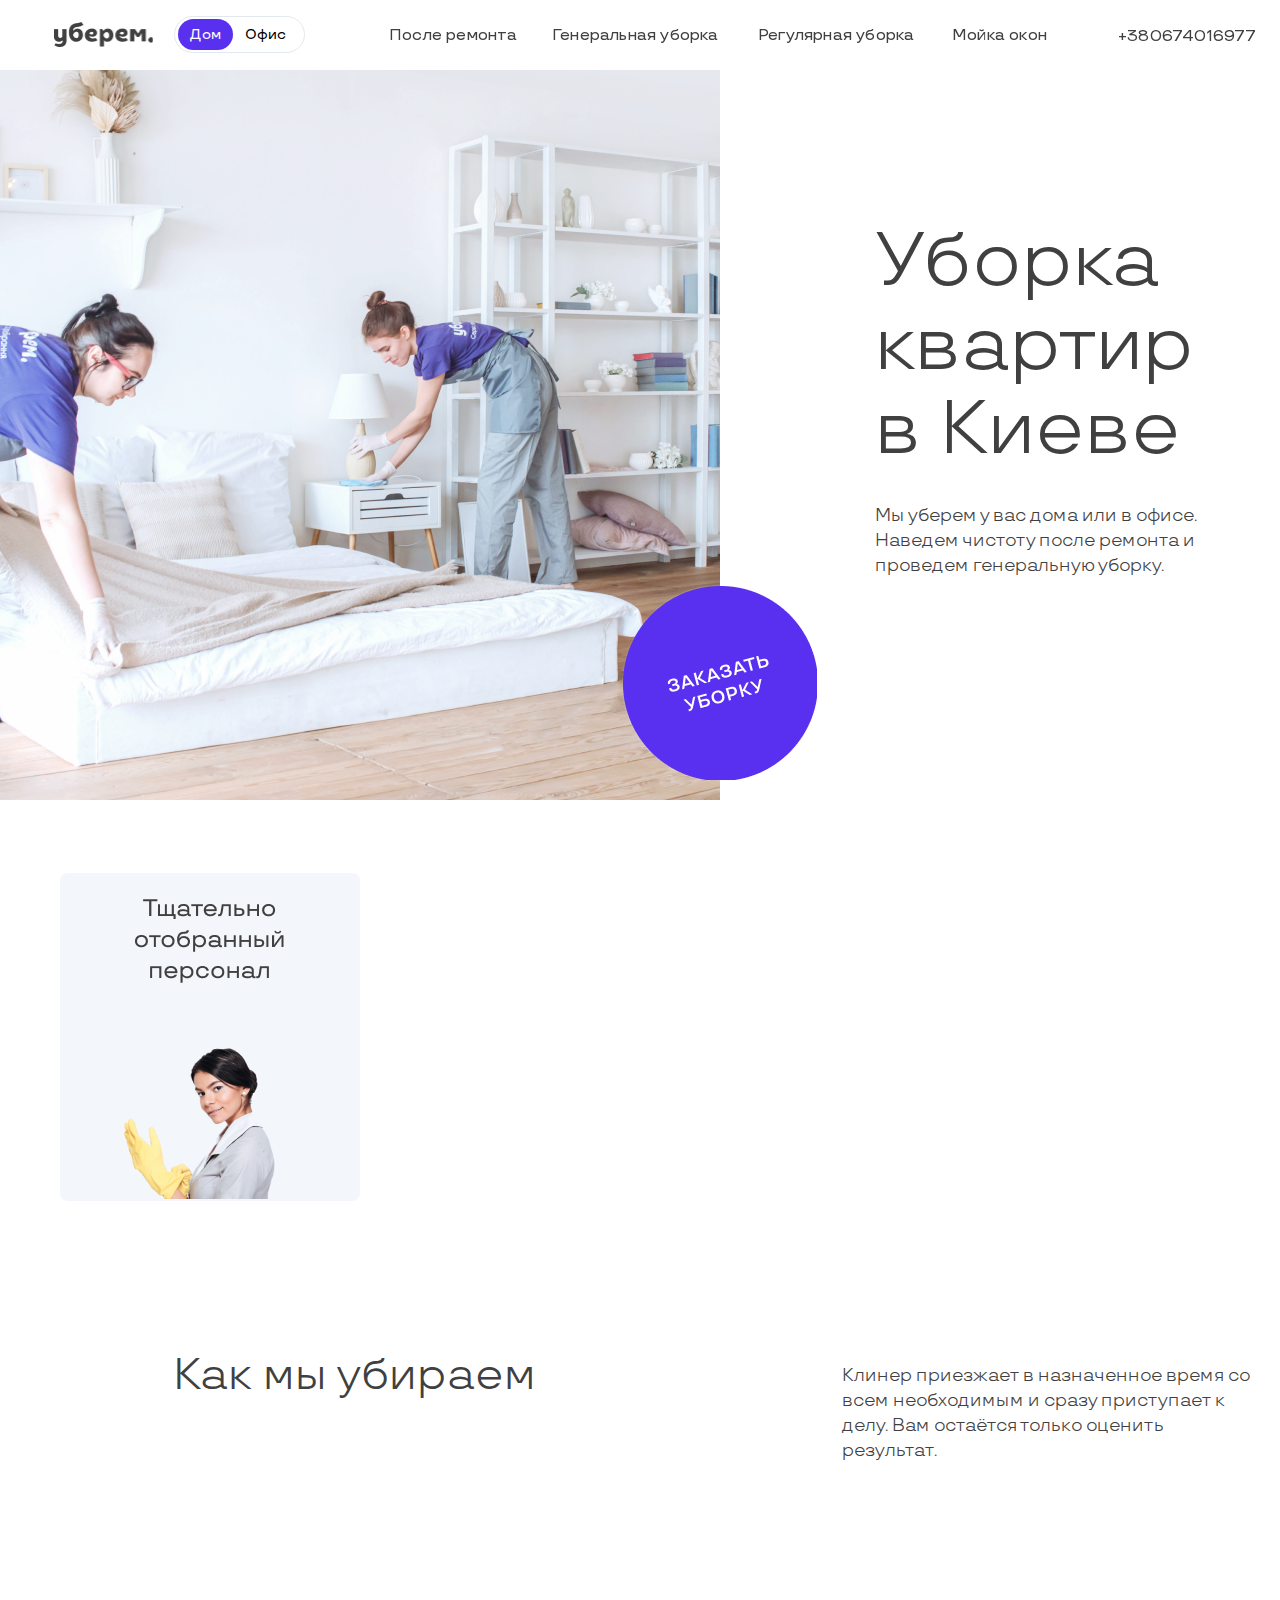
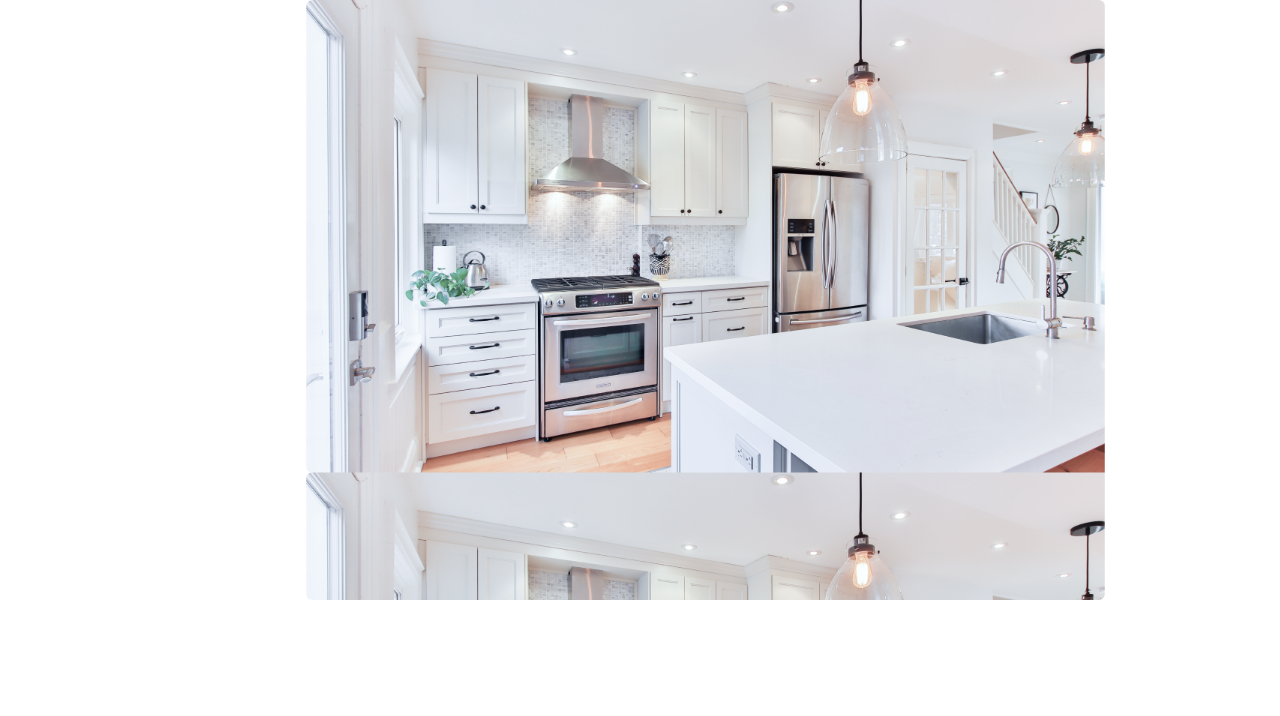
==== commit ce7511dd: "Add files via upload" ====
--- a/index.html
+++ b/index.html
@@ -9,6 +9,7 @@
     <title>Cleening</title>
 </head>
 <body>
+    <div class="cover">
     <div class="header">
         <div class="rectangle47"></div>
         <div class="nav">
@@ -68,34 +69,34 @@
             <div class="image138"></div> -->
         </div>
         <div class="feature02">
-            <div class="rest109"></div>
-            
+            <!-- <div class="rest109"></div> -->
+<!--             
             <div class="group152"></div>
             <div class="text-rest02">
                 Качественная<br>эко-химия
-            </div>            
+            </div>             -->
         </div>
         <div class="feature03">
-            <div class="rest109"></div>
+            <!-- <div class="rest109"></div> -->
             
-            <div class="text-rest03">
+            <!-- <div class="text-rest03">
                 Контролируем качество
             </div>
-            <div class="layer51"></div>
+            <div class="layer51"></div> -->
         </div>
         <div class="feature04">
-            <div class="rest109"></div>
+            <!-- <div class="rest109"></div>
             
             <div class="variant">
                 <div class="image147"></div>
             </div>
             <div class="text-rest04">
                 Работаем круглосуточно
-            </div>
+            </div> -->
             
         </div>
     </div>
-    <div class="container-big">
+    <!-- <div class="container-big"> -->
     <div class="group176">
         <div class="text-head176">Как мы убираем</div>
         <div class="text-main176">Клинер приезжает в назначенное время со всем необходимым и сразу приступает к делу. Вам остаётся только оценить результат.</div>
@@ -113,7 +114,7 @@
         </div>
         </div>
     </div>
-    </div>
+    <!-- </div> -->
     <div class="footer-scroll">
         <div class="img-bg"></div>
         <div class="cursorplus">
@@ -179,6 +180,7 @@
         
         
     </div>
+</div>
     <script src="script.js"></script>
     
 </body>
--- a/style.css
+++ b/style.css
@@ -1,10 +1,16 @@
 
-body{
+/* body{
     height: 2300px;
     width: 1440px;
-    /* left: -3769px;
-    top: -6941px; */
-    border-radius: 0px;
+    
+    border-radius: 0px;
+    } */
+.cover{
+    height: 2300px;
+    width: 1440px;
+    border-radius: 0px;
+    left: 0px;
+    top: 0px;
     }
 .header{
     border-radius: 0px;
@@ -21,7 +27,7 @@
     top: 0px;
     border-radius: 0px;
     position: absolute;
-    background: url(../img/Rectangle47.png);
+    background: url(./img/Rectangle47.png);
     /* background: url(.png), url(image.png); */
     }
 .nav-back{
@@ -53,7 +59,7 @@
     height: 25px;
     left: 54px;
     top: 22px;
-    background: url(../img/Union.png);
+    background: url(./img/Union.png);
 }
 
 .switch-2divs{
@@ -339,7 +345,7 @@
     right: 5px;
     top: 11px;
     background-color: #404040;
-    background: url(../img/Menu-Icon.png);
+    background: url(./img/Menu-Icon.png);
 }
 .text-block{
     position: absolute;
@@ -374,143 +380,8 @@
     line-height: 25px;    
     color: #404040;
 }
-.btn-prim-desc{
-    position: fixed;
-    width: 195px;
-    height: 195px;
-    left: 622px;
-    top: 585px;
-
-    border-radius: 0px;
-    background: url(../img/Desktop.png);
-    z-index: 2;
-    -webkit-animation-name: rotate-ell;
-    -webkit-animation-duration: 10s;
-
-    -webkit-animation-timing-function: linear;
-    -webkit-animation-iteration-count: 1;
-    -webkit-animation-direction: normal;
-    -webkit-animation-delay: 0;
-    -webkit-animation-play-state: running;
-    -webkit-animation-fill-mode: forwards;  
-   
-}
-@-webkit-keyframes rotate-ell {
-    from{        
-        -webkit-transform: rotate(-15deg);
-    }
-    to {        
-        -webkit-transform: rotate(15deg);
-    }
-}
-.ZoomOut{
-    animation-name: ZoomOut;    
-    animation-duration: 8s;
-    animation-timing-function: ease;
-    animation-iteration-count: 1;
-    -webkit-animation-direction: normal;
-    -webkit-animation-play-state: running;
-    -webkit-animation-fill-mode: forwards;  
-}
-
-@keyframes ZoomOut {
-    from {
-      transform: scale(1, 1) rotate(15deg);
-    }
-    to {
-      transform: scale(0.6, 0.6)  rotate(45deg);
-    }
- 
-}
-.ZoomOutFooter{
-    animation-name: ZoomOutFooter;    
-    animation-duration: 8s;
-    animation-timing-function: ease;
-    animation-iteration-count: 1;
-    -webkit-animation-direction: normal;
-    -webkit-animation-play-state: running;
-    -webkit-animation-fill-mode: forwards;  
-}
-
-@keyframes ZoomOutFooter {
-    from {
-      transform: scale(0.6, 0.6) rotate(45deg);
-    }
-    75% {
-        transform: scale(0.4, 0.4) rotate(65deg);
-      }
-    85% {
-        transform: scale(0.4, 0.4) translate(50px, 150px);
-        
-    }
-    to {
-        transform: scale(0, 0) translate(50px);        
-      }
-}
-.MooveFooter{
-    animation: MooveFooter;
-    
-    animation-duration: 7s;
-    animation-iteration-count: 1;
-    -webkit-animation-direction: normal;
-    -webkit-animation-play-state: running;
-    -webkit-animation-fill-mode: forwards;
-}
-
-@keyframes MooveFooter {
-    from {
-      transform: translate(0px, 0px);
-    }  
-    to {
-        transform: translate(195px, 70px) scale(1.27, 1.27);
-    }   
-}
-.MooveFooterRest{
-    animation: MooveFooterRest;
-    
-    animation-duration: 3s;
-    animation-iteration-count: 1;
-    -webkit-animation-direction: normal;
-    -webkit-animation-play-state: running;
-    -webkit-animation-fill-mode: forwards;
-    -webkit-animation-delay: 4s;
-}
-
-@keyframes MooveFooterRest {
-    from {
-        margin-top: 200%;
-        height: 200%;
-      /* transform: translateY(2300px); */
-    }
-  
-    to {
-        margin-top: 0%;
-        height: 100%;
-        /* transform: translateY(-768px); */
-      }   
-}
-.ZoomInTags{
-    animation-name: ZoomInTags;    
-    animation-duration: 3s;
-    animation-timing-function: ease;
-    animation-iteration-count: 1;
-    -webkit-animation-direction: normal;
-    -webkit-animation-play-state: running;
-    -webkit-animation-fill-mode: forwards;
-    -webkit-animation-delay: 0s;  
-}
-
-@keyframes ZoomInTags {
-    from {
-      transform: scale(0, 0);
-      transform: opacity(0);
-    }
-    to {
-      transform: scale(1, 1);
-      transform: opacity(1);
-    }
- 
-}
+
+
 .features{
     position: absolute;
     flex-direction: row;
@@ -529,7 +400,7 @@
     left: 60px;
     top: 873px;
     margin-right: 40px;
-    background: url(../img/Feature01before.png);
+    background: url(./img/Feature01before.png);
     z-index: +2;
 
 }
@@ -538,7 +409,7 @@
     height: 328px;
     left: 60px;
     top: 873px;
-    background: url(../img/Feature01.png) no-repeat;
+    background: url(./img/Feature01.png) no-repeat;
     
 }
 .rest109{
@@ -566,20 +437,26 @@
     height: 328px;
     left: 400px;
     top: 873px;
+    background: url(./img/Feature02.png);
     margin-right: 40px;
+    margin-top: 100px
 }
 .feature03{   
     width: 300px;
     height: 328px;
     left: 740px;
     top: 873px;
+    background: url(./img/Feature03.png);
     margin-right: 40px;
+    margin-top: 200px
 }
 .feature04{    
     width: 300px;
     height: 328px;
     left: 1080px;
     top: 873px;
+    background: url(./img/Feature04.png);
+    margin-top: 300px
 }
 .rest110{
     position: absolute;
@@ -591,7 +468,7 @@
     border-radius: 8px;
 }
 .text-rest02{
-    position: absolute;
+    /* position: relative; */
     width: 271px;
     height: 62px;
     right: 700px;
@@ -639,7 +516,7 @@
     left: 395px;
     bottom: 0px;
     border-radius: 0px;
-    background: url(../img/Group152.png);
+    background: url(./img/Group152.png);
     z-index: +1;
 }
 .layer51{
@@ -649,7 +526,7 @@
     left: calc(50% - 211px/2 + 170.5px);
     bottom: 0px;
 
-    background: url(../img/Layer51.png);
+    background: url(./img/Layer51.png);
 }
 .image147{   
     position: absolute;    
@@ -657,7 +534,7 @@
     bottom: 0px;
     width: 201px;
     height: 148px;
-    background: url(../img/image147.png);
+    background: url(./img/image147.png);
     transform: rotate(-0.5deg);
     }
 .group176{
@@ -669,12 +546,13 @@
 }
 .plaseholder{
     position: absolute;
-    width: 1094px;
-    height: 630px;
+    width: 1065px;
+    height: 800px;
     left: 173px;
     bottom: 0px;
-    top: 1515px;
-    background: url(../img/Placeholder.png);
+    top: 1500px;
+    background: url(./img/Placeholder.png);
+    transform: scale(0.75, 0.75);
     border-radius: 8px;
     /* z-index: 3; */
 }
@@ -710,13 +588,12 @@
 .footer-scroll{
     position: absolute;
     height: 800px;
-    width: 1440px;
-    left: 0px;
+    width: 1065px;
+    left: 375px;
     top: 1500px;
-    border-radius: 0px;
-    
-    /* opacity: 0; */
+    border-radius: 0px;   
     display: none;
+    /* z-index: 1; */
 }
 /* .img-bg{
     position: absolute;
@@ -724,7 +601,7 @@
     height: 800px;
     left: 375px;
     bottom: 0px;
-    background: url(../img/img_bg.png);    
+    background: url(./img/img_bg.png);    
 } */
 .tag{
     position: relative;
@@ -777,7 +654,7 @@
     position: absolute;   
     height: 29.99999948657187px;
     width: 29.99999948657187px;
-    left: 717.212890625px;
+    left: 342.212890625px;
     top: 247px;
     border-radius: 0px;
 
@@ -786,7 +663,7 @@
     position: absolute;
     height: 30px;
     width: 30px;
-    left: 637px;
+    left: 262px;
     top: 445px;
     border-radius: 0px;    
 }
@@ -794,7 +671,7 @@
     position: absolute;
     height: 30px;
     width: 30px;
-    left: 845px;
+    left: 470px;
     top: 475px;
     border-radius: 0px;    
 }
@@ -802,7 +679,7 @@
     position: absolute;
     height: 30px;
     width: 30px;
-    left: 674px;
+    left: 299px;
     top: 714px;
     border-radius: 0px;    
 }
@@ -810,7 +687,7 @@
     position: absolute;
     height: 30px;
     width: 30px;
-    left: 1006px;
+    left: 631px;
     top: 377px;
     border-radius: 0px;    
 }
@@ -818,7 +695,7 @@
     position: absolute;
     height: 30px;
     width: 30px;
-    left: 1206px;
+    left: 831px;
     top: 497px;
     border-radius: 0px;    
 }
@@ -827,29 +704,21 @@
     align-items:center;
     height: 30px;
     width: 30px;
-    left: 966px;
+    left: 591px;
     top: 586px;
     border-radius: 0px;    
 }
 .gradient{
     position: absolute;
     visibility: hidden;
-    width: 1440px;
+    width: 1065px;
     height: 800px;
     left: 0px;
     top: 0px;
     background: linear-gradient(270deg, rgba(64, 66, 78, 0) 54.17%, rgba(64, 66, 78, 0.5) 100%);
-}
-.rectangle_130{
-    /* position: absolute; */
-    width: 375px;
-    height: 800px;
-    left: 0px;
-    top: 1500px;
-    background: #5A30F0;
-    /* display: none; */
-    margin-top: 250%;
-}
+    z-index: 1;
+}
+
 /* .container-big{
     height: 950px;
     width: 1440px;
@@ -865,8 +734,22 @@
     position: absolute;
     width: 375px;
     height: 800px;
+    right: 1065px;
     left: 0px;
     top: 1500px;
+    z-index: 0;
+}
+.rectangle_130{
+    /* position:absolute; */
+    width: 375px;
+    height: 800px;
+    /* left: 0px; */
+    right: 1440px;
+    top: 1500px;
+    background: #5A30F0;
+    display: none;
+    margin-right: 250%;
+    z-index: 0;
 }
 .text-head-rect{
     height: 21px;
@@ -890,7 +773,8 @@
     left: 60px;
     top: 256px;
     bottom: 266px;
-    /* z-index: 3; */
+    /* z-index: 1;
+    -webkit-animation-delay: 0.5; */
 }
 .tabs-kit{    
     width: 186px;
@@ -903,6 +787,9 @@
     font-size: 44px;
     line-height: 120%;   
     color: #FFFFFF;
+    z-index: 1;
+    /* animation-delay: 0.5; */
+    /* display: none; */
 }
 .tabs-kit:hover{
     font-family: TT Travels;
@@ -911,13 +798,15 @@
     font-size: 44px;
     line-height: 120%;
     color: #FFFFFF;
-    opacity: 0.7;
+    opacity: 1;
+    
 }
 .tabs-rooms{    
     width: 240px;
     height: 53px;
-    left: 60px;
+    left: 45px;
     top: 331px;
+    margin-top: 10px;
     font-family: TT Travels;
     font-style: normal;
     font-weight: normal;
@@ -925,6 +814,8 @@
     line-height: 53px;   
     color: #FFFFFF;
     opacity: 0.7;
+    /* animation-delay: 0.5; */
+    display: none;
 }
 .tabs-rooms:hover{
     font-family: TT Travels;
@@ -934,12 +825,14 @@
     line-height: 120%;    
     color: #FFFFFF;
     opacity: 1;
+    
 }
 .tabs-bath{    
     width: 206px;
     height: 53px;
-    left: 60px;
+    left: 40px;
     top: 406px;
+    margin-top: 10px;
     font-family: TT Travels;
     font-style: normal;
     font-weight: normal;
@@ -947,6 +840,8 @@
     line-height: 120%;    
     color: #FFFFFF;
     opacity: 0.7;
+    /* animation-delay: 0.5; */
+    display: none;
 }
 .tabs-bath:hover{
     font-family: TT Travels;
@@ -957,13 +852,15 @@
     
     color: #FFFFFF;
     opacity: 1;
+    
 }
 .tabs-hall{
     
     width: 279px;
     height: 53px;
-    left: 60px;
+    left: 35px;
     top: 481px;
+    margin-top: 10px;
 
     font-family: TT Travels;
     font-style: normal;
@@ -973,6 +870,8 @@
     color: #FFFFFF;
 
     opacity: 0.7;
+    /* animation-delay: 0.5; */
+    display: none;
 }
 .tabs-hall:hover{
     font-family: TT Travels;
@@ -982,6 +881,7 @@
     line-height: 53px;
     color: #FFFFFF;
     opacity: 1;
+    
 }
 .tags{
     height: 496.9638671875px;
@@ -991,6 +891,290 @@
     border-radius: 0px;
 
 }
+
+.btn-prim-desc{
+    position: fixed;
+    width: 195px;
+    height: 195px;
+    left: 622px;
+    top: 585px;
+    /* transition: rotate(-15deg); */
+
+    border-radius: 0px;
+    background: url(./img/Desktop.png);
+    z-index: 2;
+    -webkit-animation-name: rotate-ell;
+    -webkit-animation-duration: 10s;
+
+    -webkit-animation-timing-function: linear;
+    -webkit-animation-iteration-count: 1;
+    -webkit-animation-direction: normal;
+    -webkit-animation-delay: 0;
+    -webkit-animation-play-state: running;
+    -webkit-animation-fill-mode: forwards;  
+   
+}
+@-webkit-keyframes rotate-ell {
+    from{        
+        -webkit-transform: rotate(0deg);
+    }
+    50%{-webkit-transform: rotate(30deg)
+    }
+    75%{-webkit-transform: translateY(150px) rotate(30deg)
+    }
+    to {        
+        transform: translateY(150px) rotate(35deg) scale(0.9, 0.9);
+    }
+}
+.ZoomOut{
+    animation-name: ZoomOut;    
+    animation-duration: 8s;
+    animation-timing-function: ease;
+    animation-iteration-count: 1;
+    -webkit-animation-direction: normal;
+    -webkit-animation-play-state: running;
+    -webkit-animation-fill-mode: forwards;  
+}
+@keyframes ZoomOut {
+    from {
+      transform: translateY(150px) scale(0.9, 0.9) rotate(35deg);
+    }
+    to {
+      transform: translateY(200px) scale(0.8, 0.8)  rotate(60deg);
+    }
+ 
+}
+.ZoomOutFooter{
+    animation-name: ZoomOutFooter;    
+    animation-duration: 8s;
+    animation-timing-function: ease;
+    animation-iteration-count: 1;
+    -webkit-animation-direction: normal;
+    -webkit-animation-play-state: running;
+    -webkit-animation-fill-mode: forwards;  
+}
+
+@keyframes ZoomOutFooter {
+    from {
+      transform: translateY(200px) scale(0.8, 0.8) rotate(60deg);
+    }
+    75% {
+        transform: translateY(200px) scale(0.6, 0.6) rotate(75deg);
+      }
+    85% {
+        transform: translateY(250px) scale(0.4, 0.4);
+        
+    }
+    to {
+        transform: translateY(300px) scale(0, 0);        
+      }
+}
+.MooveFooter{
+    animation: MooveFooter;
+    
+    animation-duration: 7s;
+    animation-iteration-count: 1;
+    -webkit-animation-direction: normal;
+    -webkit-animation-play-state: running;
+    -webkit-animation-fill-mode: forwards;
+}
+
+@keyframes MooveFooter {
+    from {
+      transform: translate(0px, 0px) scale(0.75, 0.75);
+    }  
+    to {
+        transform: translate(202px, 0px) scale(1, 1);
+    }   
+}
+.MooveFooterRest{
+    animation: MooveFooterRest;
+    
+    animation-duration: 3s;
+    animation-iteration-count: 1;
+    -webkit-animation-direction: normal;
+    -webkit-animation-play-state: running;
+    -webkit-animation-fill-mode: forwards;
+    -webkit-animation-timing-function: linear;
+    animation-timing-function: ease;
+    -webkit-animation-delay: 0s;
+}
+
+@keyframes MooveFooterRest {
+    from {
+        /* margin-right: 250%; */
+        /* width: 300%; */
+      transform: translateX(-250px);
+    }
+  
+    to {
+        /* margin-right: 0%; */
+        /* width: 100%; */
+        transform: translateX(0px);
+      }   
+}
+.MooveTabs01{
+    animation: MooveTabs01;
+    
+    animation-duration: 3s;
+    animation-iteration-count: 1;
+    -webkit-animation-direction: normal;
+    -webkit-animation-play-state: running;
+    -webkit-animation-fill-mode: forwards;
+    -webkit-animation-timing-function: linear;
+    animation-timing-function: ease;
+    -webkit-animation-delay: 0.5s;
+}
+
+@keyframes MooveTabs01 {
+    from {
+      transform: translateX(-5px);
+    }  
+    to {
+        transform: translateX(0px);
+      }   
+}
+.MooveTabs02{
+    animation: MooveTabs02;
+    
+    animation-duration: 3s;
+    animation-iteration-count: 1;
+    -webkit-animation-direction: normal;
+    -webkit-animation-play-state: running;
+    -webkit-animation-fill-mode: forwards;
+    -webkit-animation-timing-function: linear;
+    animation-timing-function: ease;
+    -webkit-animation-delay: 0s;
+}
+
+@keyframes MooveTabs02 {
+    from {
+      transform: translateX(-15px);
+      transform: opacity(0);
+    }  
+    to {
+        transform: translateX(0px);
+        transform: opacity(0.7);
+      }   
+}
+.MooveTabs03{
+    animation: MooveTabs03;
+    
+    animation-duration: 3s;
+    animation-iteration-count: 1;
+    -webkit-animation-direction: normal;
+    -webkit-animation-play-state: running;
+    -webkit-animation-fill-mode: forwards;
+    -webkit-animation-timing-function: linear;
+    animation-timing-function: ease;
+    -webkit-animation-delay: 0s;
+}
+
+@keyframes MooveTabs03 {
+    from {
+      transform: translateX(-20px);
+    }  
+    to {
+        transform: translateX(0px);
+      }   
+}
+.MooveTabs04{
+    animation: MooveTabs04;
+    
+    animation-duration: 3s;
+    animation-iteration-count: 1;
+    -webkit-animation-direction: normal;
+    -webkit-animation-play-state: running;
+    -webkit-animation-fill-mode: forwards;
+    -webkit-animation-timing-function: linear;
+    animation-timing-function: ease;
+    -webkit-animation-delay: 0s;
+}
+
+@keyframes MooveTabs04 {
+    from {
+      transform: translateX(-30px);
+    }  
+    to {
+        transform: translateX(0px);
+      }   
+}
+.ZoomInTags{
+    animation-name: ZoomInTags;    
+    animation-duration: 3s;
+    animation-timing-function: ease;
+    animation-iteration-count: 1;
+    -webkit-animation-direction: normal;
+    -webkit-animation-play-state: running;
+    -webkit-animation-fill-mode: forwards;
+    -webkit-animation-delay: 0s;  
+}
+
+@keyframes ZoomInTags {
+    from {
+      transform: scale(0, 0);
+      transform: opacity(0);
+    }
+    to {
+      transform: scale(1, 1);
+      transform: opacity(1);
+    }
+ 
+}
+.MoveFeatures02Up{
+        animation: MoveFeatures02Up;        
+        animation-duration: 1.5s;
+        animation-iteration-count: 1;
+        -webkit-animation-direction: normal;
+        -webkit-animation-play-state: running;
+        -webkit-animation-fill-mode: forwards;
+        -webkit-animation-delay: 0s;
+    }
+    
+    @keyframes MoveFeatures02Up {
+        from {
+            margin-top: 100px;       
+        }      
+        to {
+            margin-top: 0%;
+          }   
+    }
+    .MoveFeatures03Up{
+        animation: MoveFeatures03Up;        
+        animation-duration: 2s;
+        animation-iteration-count: 1;
+        -webkit-animation-direction: normal;
+        -webkit-animation-play-state: running;
+        -webkit-animation-fill-mode: forwards;
+        -webkit-animation-delay: 0s;
+    }
+    
+    @keyframes MoveFeatures03Up {
+        from {
+            margin-top: 200px;       
+        }      
+        to {
+            margin-top: 0%;
+          }   
+    }
+    .MoveFeatures04Up{
+        animation: MoveFeatures04Up;        
+        animation-duration: 2.5s;
+        animation-iteration-count: 1;
+        -webkit-animation-direction: normal;
+        -webkit-animation-play-state: running;
+        -webkit-animation-fill-mode: forwards;
+        -webkit-animation-delay: 0s;
+    }
+    
+    @keyframes MoveFeatures04Up {
+        from {
+            margin-top: 300px;       
+        }      
+        to {
+            margin-top: 0%;
+          }   
+    }
 .show{display:block}
 .hide{display:none}
 .pose{position: absolute;}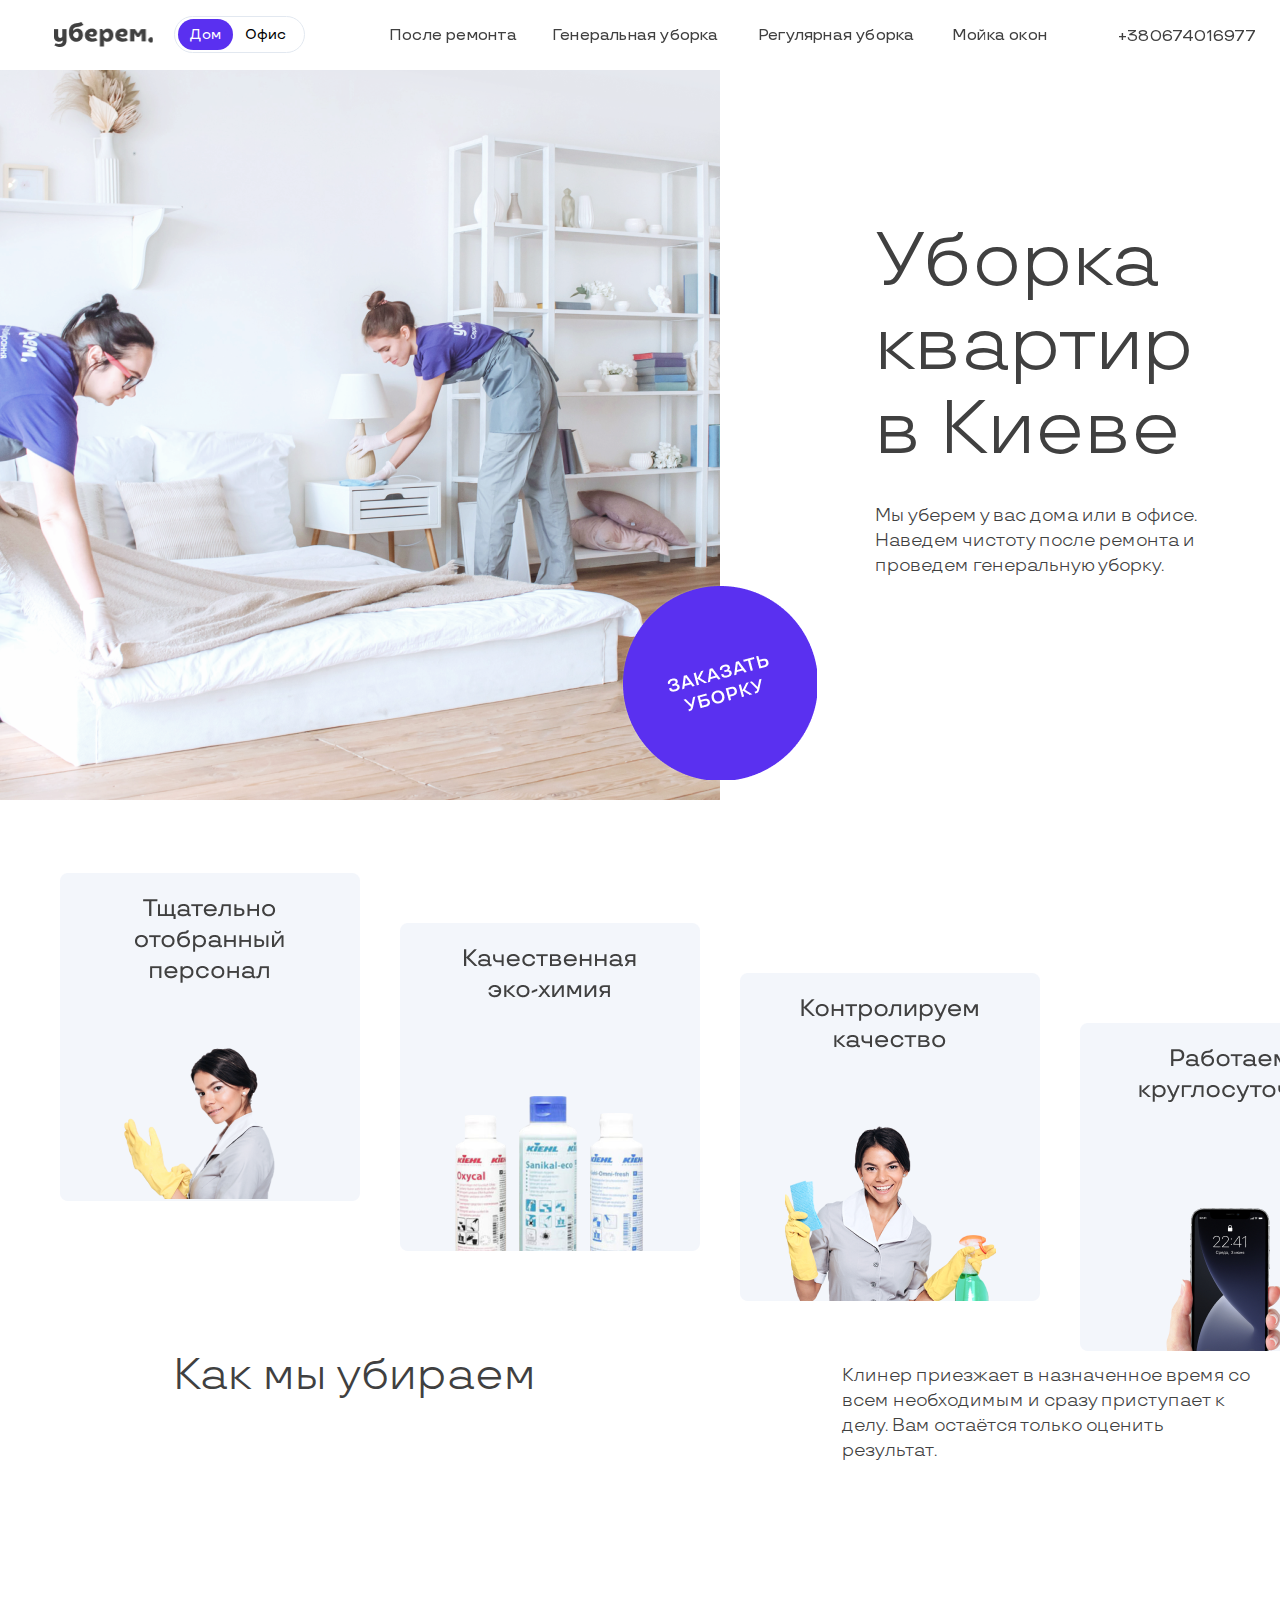
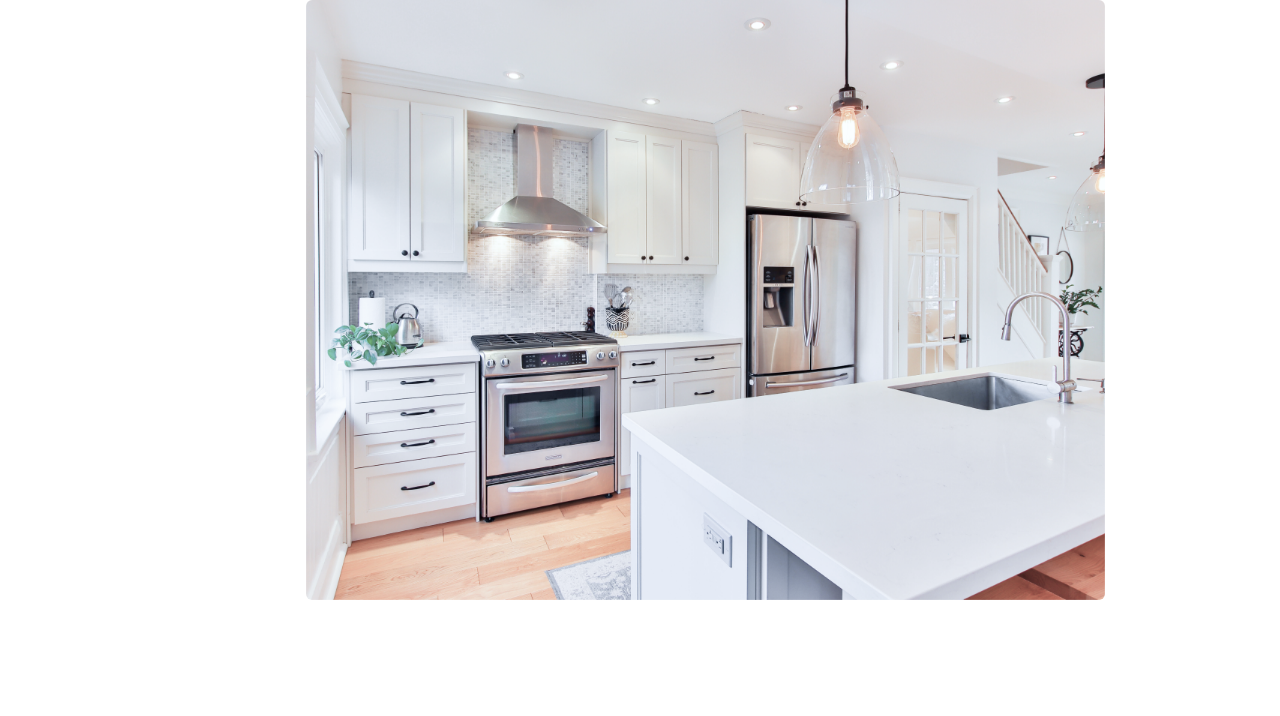
==== commit a6ddca10: "Add files via upload" ====
--- a/index.html
+++ b/index.html
@@ -96,27 +96,26 @@
             
         </div>
     </div>
-    <!-- <div class="container-big"> -->
+   
     <div class="group176">
         <div class="text-head176">Как мы убираем</div>
         <div class="text-main176">Клинер приезжает в назначенное время со всем необходимым и сразу приступает к делу. Вам остаётся только оценить результат.</div>
-        <div class="plaseholder"></div>
-    </div>
-    
-    <div class="container">
+        
+    </div>
+    <div class="plaseholder"></div>
+    <div class="container-tabs">
         <div class="rectangle_130">
-        <div class="text-head-rect">Как мы убираем</div>
-        <div class="tabs" style="z-index: 2;">
-            <div class="tabs-kit">Кухня</div>
-            <div class="tabs-rooms">Комнаты</div>
-            <div class="tabs-bath">Ванная</div>
-            <div class="tabs-hall">Прихожая</div>
-        </div>
-        </div>
-    </div>
-    <!-- </div> -->
-    <div class="footer-scroll">
-        <div class="img-bg"></div>
+            <div class="text-head-rect">Как мы убираем</div>
+            <div class="tabs">
+                <div class="tabs-kit tabs-active tab">– Кухня</div>
+                <div class="tabs-rooms tab">Комнаты</div>
+                <div class="tabs-bath tab">Ванная</div>
+                <div class="tabs-hall tab">Прихожая</div>
+            </div>
+        </div>
+    </div>
+   
+    <div class="footer-scroll">        
         <div class="cursorplus">
             <div class="tag">
                 <div class="frame60" style="width: 180px">
@@ -175,11 +174,67 @@
                 </div>
                 
             </div>
-        </div>
+        </div>       
         <div class="gradient"></div>
         
         
     </div>
+
+    <div class="footer-scroll-2">        
+        <div class="cursorplus-2">
+            <div class="tag">
+                <div class="frame60" style="width: 130px">
+                    <div class="text-frame60">Чистим зеркала</div>
+                </div>
+            </div>
+        </div>
+        <div class="cursorplus1-2">
+            <div class="tag">
+                <div class="frame60" style="width: 115px">
+                    <div class="text-frame60">Моем фасады</div>                    
+                </div>                
+            </div>
+        </div>
+        <div class="cursorplus2-2">
+            <div class="tag">
+                <div class="frame60" style="width: 115px">
+                    <div class="text-frame60">Моем плитку</div>
+                    
+                </div>
+                
+            </div>
+        </div>
+        <div class="cursorplus3-2">
+            <div class="tag">
+                <div class="frame60" style="width: 160px">
+                    <div class="text-frame60">Чистим сантехнику</div>
+                    
+                </div>
+                
+            </div>
+        </div>
+        <div class="cursorplus4-2">
+            <div class="tag">
+                <div class="frame60" style="width: 110px">
+                    <div class="text-frame60" style="left: 10px">Моем унитаз</div>
+                    
+                </div>
+               
+            </div>
+        </div>
+        
+   
+        <div class="gradient"></div>       
+    </div>
+
+     <div class="container-img">
+            <div class="rectangle-img">
+                <div class="img-bg img"></div>
+                <div class="img-rooms img"></div>
+                <div class="img-bath img"></div>
+                <div class="img-hall img"></div>
+            </div>
+        </div>
 </div>
     <script src="script.js"></script>
     
--- a/style.css
+++ b/style.css
@@ -1,10 +1,4 @@
 
-/* body{
-    height: 2300px;
-    width: 1440px;
-    
-    border-radius: 0px;
-    } */
 .cover{
     height: 2300px;
     width: 1440px;
@@ -116,6 +110,7 @@
     color: #FFFFFF;
     }
 .switch-right{
+    background: #FFFFFF;
     height: 31px;
     width: 66px;
     left: 62px;
@@ -125,6 +120,10 @@
 
     
     }
+.switch-right :hover{
+        background: #5A30F0; 
+        color: #FFFFFF;
+    }
 .switch-right .text{
     height: 15px;
     width: 42px;
@@ -140,6 +139,7 @@
     letter-spacing: 0px;
     text-align: left;
     }
+
 .links{
     height: 19px;
     width: 662px;
@@ -412,6 +412,7 @@
     background: url(./img/Feature01.png) no-repeat;
     
 }
+
 .rest109{
     
     width: 300px;
@@ -439,7 +440,16 @@
     top: 873px;
     background: url(./img/Feature02.png);
     margin-right: 40px;
-    margin-top: 100px
+    margin-top: 100px;
+    z-index: +1;
+    pointer-events:painted;
+}
+.feature02 :hover{
+    width: 300px;
+    height: 328px;
+    left: 400px;
+    top: 873px;
+    background: url(./img/Feature01.png);
 }
 .feature03{   
     width: 300px;
@@ -538,24 +548,13 @@
     transform: rotate(-0.5deg);
     }
 .group176{
+    
     width: 1094px;
     height: 795px;
     left: 173px;
     top: 1350px;
     /* z-index: 3; */
 }
-.plaseholder{
-    position: absolute;
-    width: 1065px;
-    height: 800px;
-    left: 173px;
-    bottom: 0px;
-    top: 1500px;
-    background: url(./img/Placeholder.png);
-    transform: scale(0.75, 0.75);
-    border-radius: 8px;
-    /* z-index: 3; */
-}
 
 
 .text-head176{
@@ -592,17 +591,9 @@
     left: 375px;
     top: 1500px;
     border-radius: 0px;   
-    display: none;
-    /* z-index: 1; */
-}
-/* .img-bg{
-    position: absolute;
-    width: 1065px;
-    height: 800px;
-    left: 375px;
-    bottom: 0px;
-    background: url(./img/img_bg.png);    
-} */
+    display: none;    
+}
+
 .tag{
     position: relative;
     display: flex;
@@ -652,9 +643,9 @@
 }
 .cursorplus{
     position: absolute;   
-    height: 29.99999948657187px;
-    width: 29.99999948657187px;
-    left: 342.212890625px;
+    height: 30px;
+    width: 30;
+    left: 342.2px;
     top: 247px;
     border-radius: 0px;
 
@@ -718,18 +709,144 @@
     background: linear-gradient(270deg, rgba(64, 66, 78, 0) 54.17%, rgba(64, 66, 78, 0.5) 100%);
     z-index: 1;
 }
-
-/* .container-big{
-    height: 950px;
-    width: 1440px;
-    top: 1350px;
-    position: relative;
+.footer-scroll-2{
+    position: absolute;
+    height: 800px;
+    width: 1065px;
+    left: 375px;
+    top: 1500px;
+    border-radius: 0px;   
+    display: none;
+    z-index: 15;   
+}
+
+.tag-2{
+    position: absolute;
+width: 774px;
+height: 516.96px;
+left: 599px;
+top: 250.8px;
+
+}
+
+.cursorplus-2{
+    position: absolute;   
+    height: 30px;    
+    left: 290px;
+    top: 241px;
+    border-radius: 0px; 
+
+}
+.cursorplus1-2{
+    position: absolute;
+    height: 30px;
+    width: 30px;
+    left: 262px;
+    top: 445px;
+    border-radius: 0px;
+    left: 320px;
+    top: 714px;
+
+}
+.cursorplus2-2{
+    position: absolute;
+    
+    height: 30px;
+    left: 686px;
+    top: 377px;
+    border-radius: 0px;
+    
+}
+.cursorplus3-2{
+    position: absolute;
+    height: 30px;
+    left: 820px;
+    top: 638px;
+    border-radius: 0px;
+    
+}
+.cursorplus4-2{
+    position: absolute;   
+    height: 30px;
+    left: 580px;
+    top: 706px;
+    border-radius: 0px;    
+}
+.container-img{
     overflow: hidden;
-    border-radius: 0px;
-    opacity: 0;
-    z-index: 0;
-} */
-.container{
+    position: absolute;
+    width: 1065px;
+    height: 800px;
+    left: 375px;
+    top: 1500px;
+    flex-direction: row;   
+    justify-content: center;
+    align-items: center;
+    display: none;    
+}
+.rectangle-img{
+    width: 400%;
+    height: 800px;
+    flex-direction: row;
+    justify-content: center;
+    align-items: center;  
+}
+.plaseholder{
+    position: absolute;
+    width: 1065px;
+    height: 800px;
+    left: 173px;
+    bottom: 0px;
+    top: 1500px;
+    background: url(./img/Placeholder.png);
+    transform: scale(0.75, 0.75);
+    border-radius: 8px;
+   
+}
+.img-bg{
+    position: absolute;
+    width: 1065px;
+    height: 800px;
+    left: 0px;
+    bottom: 0px;
+    top: 0px;
+    background: url(./img/Placeholder.png);
+    /* z-index: 15;     */
+}
+.img-rooms{
+    position: absolute;
+    width: 1065px;
+    height: 800px;
+    bottom: 0px;
+    top: 0px;
+    background: url(./img/Placeholder.png);
+    margin-left: 100%;
+}
+.img-bath{
+    position: absolute;
+    width: 1065px;
+    height: 800px;
+    /* left: 173px; */
+    bottom: 0px;
+    top: 0px;
+    background: url(./img/Rectangle134.png);
+    /* transform: translateX(1440px); */
+    /* margin-left: 100%; */
+    /* z-index: 15; */
+}
+.img-hall{
+    position: absolute;
+    width: 1065px;
+    height: 800px;
+    bottom: 0px;
+    top: 0px;
+    background: #FFFFFF;
+    margin-left: 100%;
+}
+
+
+
+.container-tabs{
     overflow: hidden;
     position: absolute;
     width: 375px;
@@ -751,6 +868,7 @@
     margin-right: 250%;
     z-index: 0;
 }
+
 .text-head-rect{
     height: 21px;
     width: 136px;
@@ -773,27 +891,33 @@
     left: 60px;
     top: 256px;
     bottom: 266px;
+    
+    cursor:pointer;
     /* z-index: 1;
     -webkit-animation-delay: 0.5; */
 }
+
+.tabs_active{    
+    font-style: italic;
+    font-weight: 600;
+    opacity: 1;}
 .tabs-kit{    
     width: 186px;
     height: 53px;
     left: 60px;
     top: 256px;
     font-family: TT Travels;
-    font-style: italic;
+    font-style: normal;
     font-weight: normal;
     font-size: 44px;
     line-height: 120%;   
     color: #FFFFFF;
-    z-index: 1;
-    /* animation-delay: 0.5; */
-    /* display: none; */
+    opacity: 0.7;
+    
 }
 .tabs-kit:hover{
     font-family: TT Travels;
-    font-style: normal;
+    font-style: italic;
     font-weight: normal;
     font-size: 44px;
     line-height: 120%;
@@ -801,6 +925,7 @@
     opacity: 1;
     
 }
+
 .tabs-rooms{    
     width: 240px;
     height: 53px;
@@ -904,8 +1029,7 @@
     background: url(./img/Desktop.png);
     z-index: 2;
     -webkit-animation-name: rotate-ell;
-    -webkit-animation-duration: 10s;
-
+    -webkit-animation-duration: 7s;
     -webkit-animation-timing-function: linear;
     -webkit-animation-iteration-count: 1;
     -webkit-animation-direction: normal;
@@ -918,12 +1042,12 @@
     from{        
         -webkit-transform: rotate(0deg);
     }
-    50%{-webkit-transform: rotate(30deg)
-    }
-    75%{-webkit-transform: translateY(150px) rotate(30deg)
+    40%{-webkit-transform: rotate(30deg);
+    }
+    75%{-webkit-transform: translateY(150px) scale(0.9, 0.9) rotate(30deg);
     }
     to {        
-        transform: translateY(150px) rotate(35deg) scale(0.9, 0.9);
+        transform: translateY(150px)  scale(0.9, 0.9) rotate(35deg) ;
     }
 }
 .ZoomOut{
@@ -940,13 +1064,13 @@
       transform: translateY(150px) scale(0.9, 0.9) rotate(35deg);
     }
     to {
-      transform: translateY(200px) scale(0.8, 0.8)  rotate(60deg);
+      transform: translateY(200px) scale(0.9, 0.9)  rotate(60deg);
     }
  
 }
 .ZoomOutFooter{
     animation-name: ZoomOutFooter;    
-    animation-duration: 8s;
+    animation-duration: 4s;
     animation-timing-function: ease;
     animation-iteration-count: 1;
     -webkit-animation-direction: normal;
@@ -956,7 +1080,7 @@
 
 @keyframes ZoomOutFooter {
     from {
-      transform: translateY(200px) scale(0.8, 0.8) rotate(60deg);
+      transform: translateY(200px) scale(0.9, 0.9) rotate(60deg);
     }
     75% {
         transform: translateY(200px) scale(0.6, 0.6) rotate(75deg);
@@ -972,7 +1096,7 @@
 .MooveFooter{
     animation: MooveFooter;
     
-    animation-duration: 7s;
+    animation-duration: 6.5s;
     animation-iteration-count: 1;
     -webkit-animation-direction: normal;
     -webkit-animation-play-state: running;
@@ -1004,13 +1128,13 @@
     from {
         /* margin-right: 250%; */
         /* width: 300%; */
-      transform: translateX(-250px);
+      transform: translate(-250px, -100px);
     }
   
     to {
         /* margin-right: 0%; */
         /* width: 100%; */
-        transform: translateX(0px);
+        transform: translate(0px, 0px);
       }   
 }
 .MooveTabs01{
@@ -1072,7 +1196,7 @@
 
 @keyframes MooveTabs03 {
     from {
-      transform: translateX(-20px);
+      transform: translateX(-30px);
     }  
     to {
         transform: translateX(0px);
@@ -1081,7 +1205,7 @@
 .MooveTabs04{
     animation: MooveTabs04;
     
-    animation-duration: 3s;
+    animation-duration: 3.2s;
     animation-iteration-count: 1;
     -webkit-animation-direction: normal;
     -webkit-animation-play-state: running;
@@ -1093,7 +1217,7 @@
 
 @keyframes MooveTabs04 {
     from {
-      transform: translateX(-30px);
+      transform: translateX(-50px);
     }  
     to {
         transform: translateX(0px);
@@ -1175,6 +1299,49 @@
             margin-top: 0%;
           }   
     }
+    .MooveImg01{
+        animation: MooveImg01;
+        
+        animation-duration: 3.2s;
+        animation-iteration-count: 1;
+        -webkit-animation-direction: normal;
+        -webkit-animation-play-state: running;
+        -webkit-animation-fill-mode: forwards;
+        -webkit-animation-timing-function: linear;
+        animation-timing-function: ease;
+        -webkit-animation-delay: 0s;
+    }
+    
+    @keyframes MooveImg01 {
+        from {
+          transform: translateX(1065px);
+        }  
+        to {
+            transform: translateX(0px);
+          }   
+    }
+    .MooveImg03{
+        animation: MooveImg03;
+        
+        animation-duration: 3.2s;
+        animation-iteration-count: 1;
+        -webkit-animation-direction: normal;
+        -webkit-animation-play-state: running;
+        -webkit-animation-fill-mode: forwards;
+        -webkit-animation-timing-function: linear;
+        animation-timing-function: ease;
+        -webkit-animation-delay: 0s;
+    }
+    
+    @keyframes MooveImg03 {
+        from {
+          transform: translateX(2130px);
+        }  
+        to {
+            transform: translateX(0px);
+          }   
+    }
 .show{display:block}
 .hide{display:none}
-.pose{position: absolute;}+.pose{position: absolute;}
+.fade{animation-name: fade;animation-duration: 1.5s;}@keyframes fade{from{opacity: 0.1;}to{opacity: 1;}}
